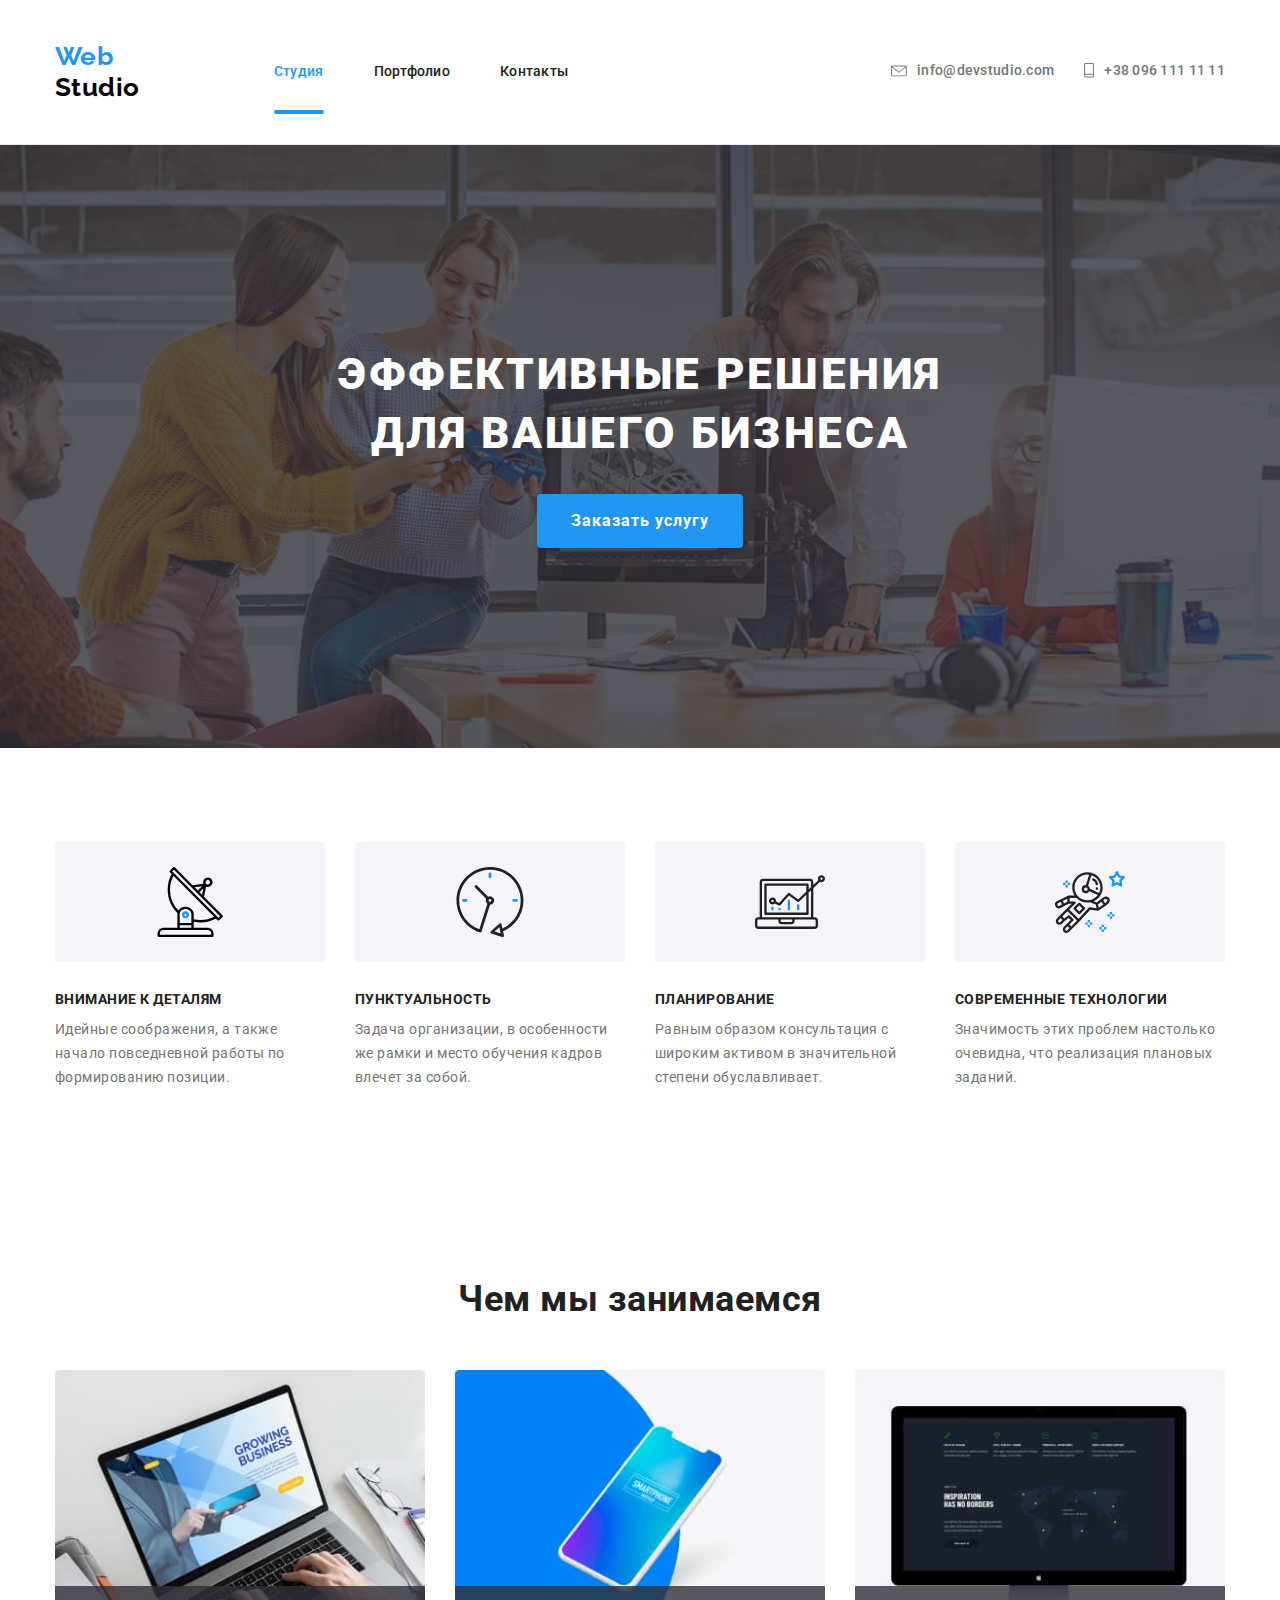
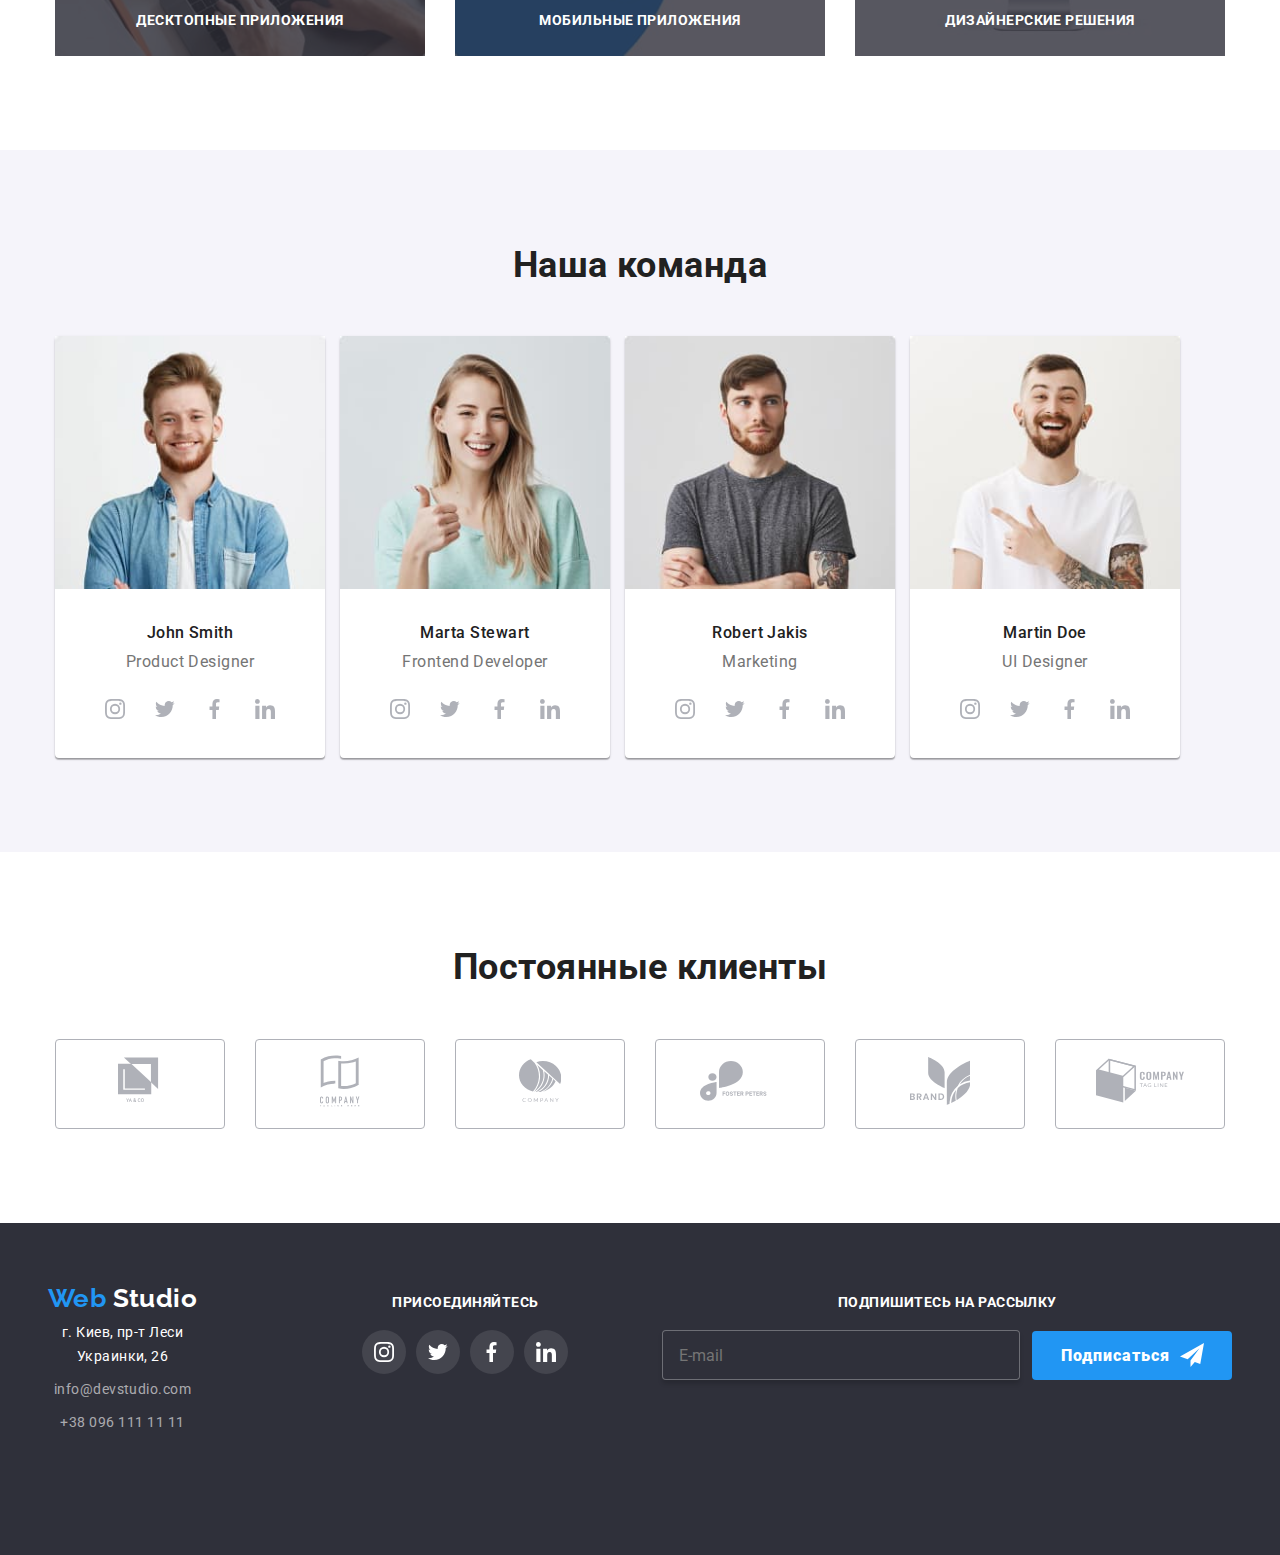
==== index.html @ bc75bfc0 "HW #8" ====
<!DOCTYPE html>
<html lang="ru">
  <head>
    <meta charset="UTF-8" />
    <meta name="viewport" content="width=device-width, initial-scale=1.0" />
    <meta name="viewport" content="width=device-width, initial-scale=1.0" />
    <title>Document</title>
    <link
      href="https://fonts.googleapis.com/css2?family=Raleway:wght@700&family=Roboto:wght@400;500;700;900&display=swap"
      rel="stylesheet"
    />
    <link rel="stylesheet" href="https://cdnjs.cloudflare.com/ajax/libs/modern-normalize/0.6.0/modern-normalize.min.css" />
    <!--<link rel="stylesheet" href="./css/styles.css" />-->
    <link rel="stylesheet" href="./css/main.min.css" />
  </head>
  <body>
    <header class="header">
      <div class="container main-nav">
        <a href="./index.html" class="logo">
          <span class="logo-head">Web</span>
          <span class="logo-body">Studio</span>
        </a>

        <button class="menu-button" type="button" aria-expanded="false" aria-controls="menu-container" data-menu-button>
          <svg class="nav-open" width="40px" height="40px" aria-label="Переключатель мобильного меню">
            <use class="icon-menu" href="./images/sprite-second.svg#icon-menu"></use>
            <use class="icon-cross" href="./images/sprite-second.svg#icon-close"></use>
          </svg>
        </button>

        <div class="menu-nav" data-menu>
          <nav>
            <ul class="site-nav list">
              <li class="item"><a href="./index.html" class="link current">Студия</a></li>
              <li class="item"><a href="./portfolio.html" class="link">Портфолио</a></li>
              <li class="item"><a href="" class="link">Контакты</a></li>
            </ul>
          </nav>

          <ul class="contacts-nav list">
            <li class="item">
              <a href="mailto:info@devstudio.com" class="link">
                <svg class="item-icon" width="16" height="12">
                  <use href="./images/sprite.svg#icon-envelope"></use>
                </svg>
                info@devstudio.com
              </a>
            </li>
            <li class="item">
              <a href="tel:+380961111111" class="link">
                <svg class="item-icon" width="10" height="15">
                  <use href="./images/sprite.svg#icon-phone"></use>
                </svg>
                +38 096 111 11 11
              </a>
            </li>
          </ul>
        </div>
      </div>
    </header>

    <main>
      <!--hero-->
      <section class="hero">
        <h1 class="hero-title">эффективные решения для вашего бизнеса</h1>
        <button class="button primery" data-modal-open>Заказать услугу</button>
        <!--<a href="" class="button primery">Заказать услугу</a>-->
      </section>

      <!--список преимуществ-->
      <section class="section">
        <div class="container">
          <h2 class="section-title visually-hidden">Преимущества</h2>
          <ul class="section-adv list">
            <li class="item">
              <div class="item-block">
                <svg class="item-block-icon">
                  <use href="./images/sprite.svg#icon-plate"></use>
                </svg>
                <!--<img src="./images/plate.svg" alt="Спутниковая тарелка" class="img-centered" />-->
              </div>
              <h3 class="title">Внимание к деталям</h3>
              <p class="text">Идейные соображения, а также начало повседневной работы по формированию позиции.</p>
            </li>
            <li class="item">
              <div class="item-block">
                <svg class="item-block-icon">
                  <use href="./images/sprite.svg#icon-clock"></use>
                </svg>
                <!--<img src="./images/clock.svg" alt="Часы" class="img-centered" />-->
              </div>
              <h3 class="title">Пунктуальность</h3>
              <p class="text">Задача организации, в особенности же рамки и место обучения кадров влечет за собой.</p>
            </li>
            <li class="item">
              <div class="item-block">
                <svg class="item-block-icon">
                  <use href="./images/sprite.svg#icon-omp"></use>
                </svg>
                <!--<img src="./images/сomp.svg" alt="Компъютер" class="img-centered" />-->
              </div>
              <h3 class="title">Планирование</h3>
              <p class="text">Равным образом консультация с широким активом в значительной степени обуславливает.</p>
            </li>
            <li class="item">
              <div class="item-block">
                <svg class="item-block-icon">
                  <use href="./images/sprite.svg#icon-astronaut"></use>
                </svg>
                <!--<img src="./images/astronaut.svg" alt="Космонавт" class="img-centered" />-->
              </div>
              <h3 class="title">Современные технологии</h3>
              <p class="text">Значимость этих проблем настолько очевидна, что реализация плановых заданий.</p>
            </li>
          </ul>
        </div>
      </section>

      <!--Чем мы занимаемся-->
      <section class="section works-exp">
        <div class="container">
          <h2 class="section-title">Чем мы занимаемся</h2>
          <ul class="section-work list">
            <li class="item">
              <img src="./images/desktop_app.jpg" alt="Десктопные приложения" />
              <h3 class="title">Десктопные приложения</h3>
            </li>
            <li class="item">
              <img src="./images/mobile_app.jpg" alt="Мобильные приложения" />
              <h3 class="title">Мобильные приложения</h3>
            </li>
            <li class="item">
              <img src="./images/design_solution.jpg" alt="Дизайнерские решения" />
              <h3 class="title">Дизайнерские решения</h3>
            </li>
          </ul>
        </div>
      </section>

      <!--Наша команда-->
      <section class="section team">
        <div class="container">
          <h2 class="section-title">Наша команда</h2>
          <ul class="section-team list">
            <!--первый член команды: Джон Смит-->
            <li class="item">
              <img src="./images/john_smith.jpg" alt="" />
              <h3 class="title">John Smith</h3>
              <p class="text">Product Designer</p>
              <ul class="social-links list">
                <li>
                  <a class="social-links-icons" href="">
                    <svg class="social-links-logo" width="20" height="20">
                      <use href="./images/sprite.svg#icon-instagram"></use>
                    </svg>
                  </a>
                </li>
                <li>
                  <a class="social-links-icons" href="">
                    <svg class="social-links-logo" width="20" height="20">
                      <use href="./images/sprite.svg#icon-twitter"></use>
                    </svg>
                  </a>
                </li>
                <li>
                  <a class="social-links-icons" href="">
                    <svg class="social-links-logo" width="20" height="20">
                      <use href="./images/sprite.svg#icon-facebook"></use>
                    </svg>
                  </a>
                </li>
                <li>
                  <a class="social-links-icons" href="">
                    <svg class="social-links-logo" width="20" height="20">
                      <use href="./images/sprite.svg#icon-linkedin"></use>
                    </svg>
                  </a>
                </li>
              </ul>
            </li>

            <!--второй член команды: Марта Стевард-->
            <li class="item">
              <img src="./images/marta_stewart.jpg" alt="" />
              <h3 class="title">Marta Stewart</h3>
              <p class="text">Frontend Developer</p>

              <ul class="social-links list">
                <li>
                  <a class="social-links-icons" href="">
                    <svg class="social-links-logo" width="20" height="20">
                      <use href="./images/sprite.svg#icon-instagram"></use>
                    </svg>
                  </a>
                </li>
                <li>
                  <a class="social-links-icons" href="">
                    <svg class="social-links-logo" width="20" height="20">
                      <use href="./images/sprite.svg#icon-twitter"></use>
                    </svg>
                  </a>
                </li>
                <li>
                  <a class="social-links-icons" href="">
                    <svg class="social-links-logo" width="20" height="20">
                      <use href="./images/sprite.svg#icon-facebook"></use>
                    </svg>
                  </a>
                </li>
                <li>
                  <a class="social-links-icons" href="">
                    <svg class="social-links-logo" width="20" height="20">
                      <use href="./images/sprite.svg#icon-linkedin"></use>
                    </svg>
                  </a>
                </li>
              </ul>
            </li>

            <!--третий член команды: Роберт Джекис-->
            <li class="item">
              <img src="./images/robert_jakis.jpg" alt="" />
              <h3 class="title">Robert Jakis</h3>
              <p class="text">Marketing</p>

              <ul class="social-links list">
                <li>
                  <a class="social-links-icons" href="">
                    <svg class="social-links-logo" width="20" height="20">
                      <use href="./images/sprite.svg#icon-instagram"></use>
                    </svg>
                  </a>
                </li>

                <li>
                  <a class="social-links-icons" href="">
                    <svg class="social-links-logo" width="20" height="20">
                      <use href="./images/sprite.svg#icon-twitter"></use>
                    </svg>
                  </a>
                </li>
                <li>
                  <a class="social-links-icons" href="">
                    <svg class="social-links-logo" width="20" height="20">
                      <use href="./images/sprite.svg#icon-facebook"></use>
                    </svg>
                  </a>
                </li>
                <li>
                  <a class="social-links-icons" href="">
                    <svg class="social-links-logo" width="20" height="20">
                      <use href="./images/sprite.svg#icon-linkedin"></use>
                    </svg>
                  </a>
                </li>
              </ul>
            </li>

            <!--четвертый член команды: Мартин Дое-->
            <li class="item">
              <img src="./images/martin_doe.jpg" alt="" />
              <h3 class="title">Martin Doe</h3>
              <p class="text">UI Designer</p>

              <ul class="social-links list">
                <li>
                  <a class="social-links-icons" href="">
                    <svg class="social-links-logo" width="20" height="20">
                      <use href="./images/sprite.svg#icon-instagram"></use>
                    </svg>
                  </a>
                </li>
                <li>
                  <a class="social-links-icons" href="">
                    <svg class="social-links-logo" width="20" height="20">
                      <use href="./images/sprite.svg#icon-twitter"></use>
                    </svg>
                  </a>
                </li>
                <li>
                  <a class="social-links-icons" href="">
                    <svg class="social-links-logo" width="20" height="20">
                      <use href="./images/sprite.svg#icon-facebook"></use>
                    </svg>
                  </a>
                </li>
                <li>
                  <a class="social-links-icons" href="">
                    <svg class="social-links-logo" width="20" height="20">
                      <use href="./images/sprite.svg#icon-linkedin"></use>
                    </svg>
                  </a>
                </li>
              </ul>
            </li>
          </ul>
        </div>
      </section>

      <!--Перечень компаний-клиентов-->
      <section class="section">
        <div class="container">
          <h2 class="section-title">Постоянные клиенты</h2>
          <ul class="section-clients list">
            <li class="item">
              <a href="" class="item-link">
                <svg class="item-link-icon" width="44" height="50">
                  <use href="./images/sprite.svg#icon-logo1"></use>
                </svg>
              </a>
            </li>
            <li class="item">
              <a href="" class="item-link">
                <svg class="item-link-icon" width="40" height="52">
                  <use href="./images/sprite.svg#icon-logo2"></use>
                </svg>
              </a>
            </li>
            <li class="item">
              <a href="" class="item-link">
                <svg class="item-link-icon" width="42" height="44">
                  <use href="./images/sprite.svg#icon-logo3"></use>
                </svg>
              </a>
            </li>
            <li class="item">
              <a href="" class="item-link">
                <svg class="item-link-icon" width="80" height="42">
                  <use href="./images/sprite.svg#icon-logo4"></use>
                </svg>
              </a>
            </li>
            <li class="item">
              <a href="" class="item-link">
                <svg class="item-link-icon" width="60" height="48">
                  <use href="./images/sprite.svg#icon-logo5"></use>
                </svg>
              </a>
            </li>
            <li class="item">
              <a href="" class="item-link">
                <svg class="item-link-icon" width="88" height="46">
                  <use href="./images/sprite.svg#icon-logo6"></use>
                </svg>
              </a>
            </li>
          </ul>
        </div>
      </section>
    </main>

    <footer class="footer">
      <div class="container">
        <div class="footer-addres">
          <a href="./index.html" class="logo inverse">
            <span class="logo-head">Web</span>
            <span class="logo-body">&nbsp;Studio</span>
          </a>
          <address class="">
            <ul class="contacts list">
              <li>
                г. Киев, пр-т Леси Украинки, 26
              </li>
              <li>
                <a href="mailto:info@devstudio.com" class="link">info@devstudio.com</a>
              </li>
              <li>
                <a href="tel:+380961111111" class="link">+38 096 111 11 11 </a>
              </li>
            </ul>
          </address>
        </div>

        <div class="social">
          <b class="footer-text">присоединяйтесь</b>
          <ul class="links list">
            <li class="item">
              <a href="" aria-label="Ссылка на фейсбук" class="links-item-social">
                <svg width="20" height="20">
                  <use href="./images/sprite.svg#icon-instagram"></use>
                </svg>
              </a>
            </li>
            <li class="item">
              <a href="" aria-label="Ссылка на твитер" class="links-item-social">
                <svg class="social-links-logo" width="20" height="20">
                  <use href="./images/sprite.svg#icon-twitter"></use>
                </svg>
              </a>
            </li>
            <li class="item">
              <a href="" aria-label="Ссылка на инстаграм" class="links-item-social">
                <svg class="social-links-logo" width="20" height="20">
                  <use href="./images/sprite.svg#icon-facebook"></use>
                </svg>
              </a>
            </li>
            <li class="item">
              <a href="" aria-label="Ссылка на линкедин" class="links-item-social">
                <svg class="social-links-logo" width="20" height="20">
                  <use href="./images/sprite.svg#icon-linkedin"></use>
                </svg>
              </a>
            </li>
          </ul>
        </div>

        <div class="sign-up">
          <b class="footer-text">Подпишитесь на рассылку</b>
          <div class="footer-form list">
            <form action="..">
              <input class="footer-form-input" type="email" name="mail" id="mail" placeholder="E-mail" />
              <label class="" for="email"></label>
            </form>

            <a href="" class="button secondary">
              Подписаться
              <svg class="button-secondary-icon" width="24" height="24">
                <use href="./images/sprite.svg#icon-send"></use>
              </svg>
            </a>
          </div>
        </div>
      </div>
      <!--<p class="signature container">2020 | Developed by GoIT Students</p>-->
    </footer>

    <!--Модальное окно в Герое-->
    <div class="backdrop is-hidden" data-modal>
      <div class="form">
        <button class="modal-close" data-modal-close>
          <span class="">
            <svg class="" width="11" height="11">
              <use href="./images/sprite-second.svg#icon-closed"></use>
            </svg>
          </span>
        </button>
        <form class="form-area" autocomplete="off">
          <button class="modal-close" data-modal-close>
            <span class="">
              <svg class="" width="11" height="11">
                <use href="./images/sprite-second.svg#icon-closed"></use>
              </svg>
            </span>
          </button>
          <h2 class="form-title">Оставьте свои данные, мы вам перезвоним</h2>
          <div class="form-fild">
            <input class="form-fild-input" type="text" name="name" id="name" autofocus placeholder=" " />
            <label class="form-fild-lable" for="name">Имя</label>
            <span class="form-icon">
              <svg class="" width="12" height="12">
                <use href="./images/sprite-second.svg#icon-person"></use>
              </svg>
            </span>
          </div>
          <div class="form-fild">
            <input class="form-fild-input" type="tel" name="telephone" id="tel" placeholder=" " />
            <label class="form-fild-lable" for="tel">Телефон</label>
            <span class="form-icon">
              <svg class="" width="13" height="13">
                <use href="./images/sprite-second.svg#icon-phone"></use>
              </svg>
            </span>
          </div>
          <div class="form-fild">
            <input class="form-fild-input" type="email" name="email" id="email" placeholder=" " />
            <label class="form-fild-lable" for="email">Почта</label>
            <span class="form-icon">
              <svg class="" width="15" height="12">
                <use href="./images/sprite-second.svg#icon-mail"></use>
              </svg>
            </span>
          </div>

          <div class="form-fild">
            <textarea class="form-fild-comments" name="form-comments" id="comments" rows="4" placeholder=" "></textarea>
            <label class="form-fild-lable-comments" for="comments">Комментарий</label>
          </div>

          <div class="policy">
            <label class="policy-label">
              <input class="policy-checkbox visually-hidden" type="checkbox" name="policy" />
              <span class="checkbox-icon"></span>
              <span class="checkbox-text">Соглашаюсь с рассылкой и принимаю <a href="">Условия договора</a></span>
            </label>
          </div>
          <div class="form-button">
            <button class="button primery" type="submit">Отправить</button>
          </div>
        </form>
      </div>
    </div>

    <script src="./js/menu.js"></script>
    <script src="./js/modal.js"></script>
  </body>
</html>
---- css/styles.css ----
:root {
  --primary-text-color: #757575;
  --secondary-text-color: #ffffff;
  --title-text-color: #212121;
  --accent-color: #2196f3;
  --background-for-white-text: rgba(47, 48, 58, 0.8);
  --background-footer: #2f303a;
  --links-footer: rgba(255, 255, 255, 0.6);
  --signature-text-color: rgba(255, 255, 255, 0.4);
  --cubic: cubic-bezier(0.4, 0, 0.2, 1);
}

html {
  box-sizing: border-box;
}
*,
*::before,
*::after {
  box-sizing: inherit;
}

/*img {
  display: block;
  max-width: 100%;
  height: auto;
}*/

body {
  background-color: var(--secondary-text-color);
  color: var(--primary-text-color);
  font-family: Roboto, sans-serif;
  letter-spacing: 0.03em;
}
.list {
  list-style: none;
  margin: 0;
  padding: 0;
}

.container {
  margin-left: auto;
  margin-right: auto;
  width: 1200px;
  padding-left: 15px;
  padding-right: 15px;
}
.header {
  border-bottom: 1px solid #ececec;
}

.visually-hidden {
  position: absolute;
  width: 1px;
  height: 1px;
  margin: -1px;
  border: 0px;
  padding: 0px;
  clip: rect(0 0 0 0);
  overflow: hidden;
}

/* logo top*/
.logo .logo-head {
  color: var(--accent-color);
}

.logo {
  text-decoration: none;
  font-family: raleway, sans-serif;
  font-weight: 700;
  font-size: 26px;
  line-height: 1.19;
  color: #000000;
}

/* site navigation*/
.main-nav {
  display: flex;
  align-items: center;
}
.site-nav {
  display: flex;
}
.site-nav .item + .item {
  margin-left: 50px;
}
.site-nav.list {
  margin-left: 86px;
}

.site-nav .link {
  display: block;
  padding-top: 32px;
  padding-bottom: 32px;

  color: var(--title-text-color);
  text-decoration: none;

  font-weight: 500;
  font-size: 14px;
  line-height: 1.4;
  letter-spacing: 0.02em;

  transition: color 250ms var(--cubic);
}
.site-nav .link:hover,
.site-nav .link:focus {
  color: var(--accent-color);
}

.site-nav .link.current {
  color: var(--accent-color);
  position: relative;
}
.site-nav .link.current::after {
  content: "";
  display: block;
  position: absolute;
  bottom: 0;

  width: 100%;
  height: 4px;
  border-radius: 2px;

  background-color: var(--accent-color);
}

.contacts-nav .item:not(:last-child) {
  margin-right: 30px;
}
.item-icon {
  margin-right: 10px;
}
.contacts-nav.list {
  display: flex;
  margin-left: auto;
}

.contacts-nav .link {
  display: inline-flex;
  align-items: center;
  color: var(--primary-text-color);
  fill: var(--primary-text-color);
  text-decoration: none;
  font-weight: 500;
  font-size: 14px;
  line-height: 1.4;
  letter-spacing: 0.02em;

  transition: color 250ms var(--cubic), fill 250ms var(--cubic);
}
.contacts-nav .link:hover,
.contacts-nav .link:focus {
  color: var(--accent-color);
}
.contacts-nav .link:hover .item-icon,
.contacts-nav .link:focus .item-icon {
  fill: var(--accent-color);
}
/* Hero*/
.hero {
  text-align: center;
  padding-top: 200px;
  padding-bottom: 200px;

  max-width: 1600px;
  /*max-height: 600px;*/
  margin-right: auto;
  margin-left: auto;

  background-color: rgba(47, 48, 58);
  background-image: linear-gradient(rgba(47, 48, 58, 0.8), rgba(47, 48, 58, 0.8)), url(../images/hero.jpg);
  background-repeat: no-repeat;
  background-position: center;
  background-size: cover;
}

.hero-title {
  width: 696px;
  margin-right: auto;
  margin-left: auto;
  margin-top: 0;
  margin-bottom: 30px;

  color: var(--secondary-text-color);
  font-weight: 900;
  font-size: 44px;
  line-height: 1.36;
  letter-spacing: 0.06em;
  text-transform: uppercase;
}

/* Sections*/
.section {
  padding-top: 94px;
  padding-bottom: 94px;
}

.section-title {
  color: var(--title-text-color);
  text-align: center;
  font-weight: 700;
  font-size: 36px;
  line-height: 1.17;
  margin-top: 0;
  margin-bottom: 50px;
}

.section-adv.list {
  display: flex;
}
.section-adv .item {
  width: 270px;
}
.section-adv .item:not(:last-child) {
  margin-right: 30px;
}
.item-block {
  display: flex;
  align-items: center;
  justify-content: center;
  width: 270px;
  height: 120px;

  margin-bottom: 30px;

  background: #f5f4fa;
  border-radius: 4px;
}
.item-block-icon {
  width: 70px;
  height: 70px;
}

/*.img-centered {
  display: block;
  margin-left: auto;
  margin-right: auto;
  margin-bottom: 30px;
}*/

.section-adv .title {
  color: var(--title-text-color);
  font-weight: 700;
  font-size: 14px;
  line-height: 1.14;
  text-transform: uppercase;
  margin-top: 0;
  margin-bottom: 10px;
}

.section-adv .text {
  font-weight: 400;
  font-size: 14px;
  line-height: 1.71;
  margin-top: 0;
  margin-bottom: 0;
}

.section-work.list {
  display: flex;
}
.section-work .title {
  position: absolute;
  bottom: 0;
  width: 100%;

  margin-top: 0;
  margin-bottom: 0;
  padding-top: 27px;
  padding-bottom: 27px;

  color: var(--secondary-text-color);
  background-color: var(--background-for-white-text);
  text-align: center;
  font-weight: 700;
  font-size: 14px;
  line-height: 1.14;
  text-transform: uppercase;
}

.section-work .item {
  position: relative;
  width: 370px;
}
.section-work .item:not(:first-child) {
  margin-left: 30px;
}
.section-work img {
  display: block;
  width: 370px;
  margin-bottom: 0;
}

.team {
  background-color: #f5f4fa;
}
.section-team .title {
  color: var(--title-text-color);
  font-weight: 500;
  font-size: 16px;
  line-height: 1.19;
  margin-top: 0px;
  margin-bottom: 10px;
}

.section-team.list {
  display: flex;
}

.section-team .text {
  font-weight: 400;
  font-size: 16px;
  line-height: 1.19;
  margin-top: 0;
  margin-bottom: 16px;
}
.section-team .item {
  padding-bottom: 24px;
  width: 270px;
  height: 422px;
  box-shadow: 0px 2px 1px rgba(0, 0, 0, 0.2), 0px 1px 1px rgba(0, 0, 0, 0.14), 0px 1px 3px rgba(0, 0, 0, 0.12);
  border-radius: 4px;

  background-color: var(--secondary-text-color);
  text-align: center;
}
.section-team .item:not(:last-child) {
  margin-right: 30px;
}
.section-team .item > img {
  display: inline-block;
  width: 270px;
  margin-bottom: 30px;
}
.social-links {
  display: flex;
  justify-content: space-evenly;
  padding-right: 32px;
  padding-left: 32px;
}

.social-links-icons {
  display: flex;
  align-items: center;
  justify-content: center;

  width: 44px;
  height: 44px;
  fill: #afb1b8;
  border-radius: 50%;

  transition: background-color 250ms var(--cubic), fill 250ms var(--cubic);
}

.social-links-icons:hover,
.social-links-icons:focus {
  background-color: var(--accent-color);
  fill: var(--secondary-text-color);
}

/* Regular customers */

.section-clients.list {
  display: flex;
}
.section-clients .item {
  display: flex;
  justify-content: center;
  align-items: center;

  width: 170px;
  height: 90px;

  border: 1px solid #afb1b8;
  border-radius: 4px;

  transition: border-color 250ms var(--cubic), cursor 250ms var(--cubic);
}
.section-clients .item:not(:last-child) {
  margin-right: 30px;
}
.item-link {
  display: block;
}

.item-link-icon {
  fill: #afb1b8;

  transition: fill 250ms var(--cubic);
}
.section-clients .item:hover,
.section-clients .item:focus {
  border-color: var(--accent-color);
  cursor: pointer;
}
.section-clients .item:hover .item-link-icon,
.section-clients .item:focus .item-link-icon {
  fill: var(--accent-color);
}

/*buttons in hero and in footer*/
.button {
  display: inline-block;
  min-width: 200px;
  color: var(--secondary-text-color);
  background-color: var(--accent-color);
  text-decoration: none;
  font-size: 16px;
  line-height: 1.87;
  letter-spacing: 0.06em;
  border-radius: 4px;
}
.button.primery {
  font-weight: 700;
  padding: 10px 32px;
  box-shadow: 0px 4px 4px rgba(0, 0, 0, 0.15);
  border-color: transparent;
}
.button.secondary {
  display: flex;
  align-items: center;
  font-weight: 900;
  padding: 10px 45px 10px 46px;
}

/*footer*/

.footer {
  background-color: var(--background-footer);
  color: var(--secondary-text-color);
}
.footer .container {
  padding-top: 60px;
  padding-bottom: 60px;

  display: flex;
  align-items: baseline;
}

/* logo footer*/
.logo.inverse {
  display: block;
  margin-bottom: 8px;
  color: var(--secondary-text-color);
}

.footer-addres {
  margin-right: 69px;
}
.contacts.list {
  font-style: normal;
  font-weight: 400;
  font-size: 14px;
  line-height: 1.71;
}
.contacts.list > li:not(:last-child) {
  margin-bottom: 9px;
}
.contacts .link {
  color: var(--links-footer);
  text-decoration: none;

  transition: color 250ms var(--cubic);
}
.contacts .link:hover,
.contacts .link:focus {
  color: var(--accent-color);
}
.footer .social {
  margin-right: 94px;
}

.footer-text {
  display: block;
  margin-bottom: 20px;

  font-weight: 700;
  font-size: 14px;
  line-height: 1.14;
  text-transform: uppercase;
}
.links.list {
  display: flex;
}
.links.list .item:not(:last-child) {
  margin-right: 10px;
}

.links-item-social {
  display: flex;
  align-items: center;
  justify-content: center;

  width: 44px;
  height: 44px;

  background-color: rgba(255, 255, 255, 0.1);
  border-radius: 50%;
  fill: var(--secondary-text-color);
  text-decoration: none;

  transition: background-color 250ms var(--cubic);
}
.links-item-social:hover,
.links-item-social:focus {
  background-color: var(--accent-color);
}

.footer-form.list {
  display: flex;
  align-items: center;
}
.button-secondary-icon {
  margin-left: 10px;
}

.footer .signature {
  justify-content: center;

  font-weight: 400;
  font-size: 12px;
  padding-top: 18px;
  padding-bottom: 21px;
  margin-top: 0;

  line-height: 2;
  color: var(--signature-text-color);
  border-top: 1px solid rgba(255, 255, 255, 0.1);
}

.footer-form-input {
  min-width: 358px;
  min-height: 50px;
  margin-right: 12px;
  padding: 15px 16px 15px 16px;

  background-color: var(--background-footer);
  color: var(--secondary-text-color);

  border: 1px solid rgba(255, 255, 255, 0.3);
  box-shadow: 0px 4px 4px rgba(0, 0, 0, 0.15);
  border-radius: 4px;
}

/* for portfolio.html*/

.container.works {
  padding-top: 94px;
  padding-bottom: 94px;
}
.filters.list {
  display: flex;
  justify-content: center;
}
.filters.list .item + .item {
  margin-left: 8px;
}
.filters-button {
  color: var(--title-text-color);
  background-color: #f5f4fa;
  font-family: inherit;
  font-weight: 500;
  font-size: 16px;
  line-height: 1.62;
  letter-spacing: inherit;
  border: transparent;
  border-radius: 4px;
  padding-top: 6px;
  padding-bottom: 6px;
  padding-right: 22px;
  padding-left: 22px;

  transition: background-color 250ms var(--cubic), color 250ms var(--cubic), box-shadow 250ms var(--cubic);
}

.filters-button:hover,
.filters-button:focus {
  color: var(--secondary-text-color);
  background-color: var(--accent-color);
  box-shadow: 0px 2px 2px rgba(0, 0, 0, 0.12), 0px 1px 2px rgba(0, 0, 0, 0.08), 0px 3px 1px rgba(0, 0, 0, 0.1);
}

.examples-links-title {
  margin: 0px 0px 4px 0px;
  color: var(--title-text-color);
  font-weight: 700;
  font-size: 18px;
  line-height: 36px;
  letter-spacing: 0.06em;
}

.examples-links {
  text-decoration: none;
  display: block;

  transition: box-shadow 250ms var(--cubic);
}

.examples-links:hover,
.examples-links:focus {
  box-shadow: 1px 4px 6px rgba(0, 0, 0, 0.16), 0px 4px 4px rgba(0, 0, 0, 0.06), 0px 1px 1px rgba(0, 0, 0, 0.12);
}

.examples-block > img {
  display: block;
}
.examples-links:active {
  color: var(--primary-text-color);
}

.examples-names {
  margin: 0px;
  color: var(--primary-text-color);
  font-weight: 400;
  font-size: 16px;
  line-height: 1.87;
}
.examples-block {
  position: relative;
  overflow: hidden;
}
.examples-links:hover .examples-text,
.examples-links:focus .examples-text {
  transform: translateY(-100%);
}

.examples-text {
  position: absolute;
  width: 100%;
  height: 100%;

  color: var(--secondary-text-color);
  background: rgba(33, 150, 243, 0.9);
  font-weight: 400;
  font-size: 18px;
  line-height: 1.56;

  padding-top: 63px;
  padding-bottom: 63px;
  padding-right: 24px;
  padding-left: 24px;
  margin-top: 0;
  margin-bottom: 0;

  transition: transform 250ms var(--cubic);
}

.examples.list {
  display: flex;
  flex-wrap: wrap;
  padding-top: 50px;
}

.examples.list .item {
  width: calc((100% - 60px) / 3);
  margin-right: 30px;
  margin-bottom: 30px;
}
.examples.list .item:nth-child(3n) {
  margin-right: 0;
}
.examples.list .item:nth-last-child(-n + 3) {
  margin-bottom: 0;
}

.card-content {
  padding-left: 24px;
  padding-right: 24px;
  padding-top: 20px;
  padding-bottom: 20px;

  background: #ffffff;
  border-left: 1px solid #eeeeee;
  border-right: 1px solid #eeeeee;
  border-bottom: 1px solid #eeeeee;
  box-sizing: border-box;
}

/* Модальное окно в Герое */
textarea {
  resize: none;
}

.backdrop {
  position: fixed;
  top: 0;
  left: 0;
  width: 100%;
  height: 100%;
  background: rgba(0, 0, 0, 0.2);

  opacity: 1;
  transition: opacity 250ms var(--cubic);
}

.backdrop.is-hidden {
  opacity: 0;
  pointer-events: none;
}

.backdrop.is-hidden .form {
  transform: translate(-50%, -50%) scale(0.8);
}
.form {
  position: absolute;
  top: 50%;
  left: 50%;

  transform: translate(-50%, -50%) scale(1);
  transition: transform 250ms var(--cubic);
  padding: 40px;

  min-width: 528px;
  min-height: 581px;

  background-color: var(--secondary-text-color);
  box-shadow: 0px 2px 1px rgba(0, 0, 0, 0.2), 0px 1px 1px rgba(0, 0, 0, 0.14), 0px 1px 3px rgba(0, 0, 0, 0.12);
  border-radius: 4px;
}

.form-title {
  color: var(--title-text-color);
  margin: 0;
  margin-bottom: 30px;
}

.form-fild {
  position: relative;
  margin-bottom: 28px;
  display: flex;
  flex-direction: column;
}

.form-fild:nth-child(5) {
  margin-bottom: 20px;
}
.form-fild-input {
  margin: 0;
  padding: 12px 18px 12px 42px;

  border: 1px solid rgba(33, 33, 33, 0.2);
  border-radius: 4px;
}
.form-fild-comments {
  /*width: 448px;
  height: 120px;*/
  padding: 12px 16px 12px 16px;

  border: 1px solid rgba(33, 33, 33, 0.2);
  border-radius: 4px;
}

.form-fild-lable {
  position: absolute;
  top: 50%;
  left: 42px;
  transform: translateY(-50%) scale(1);

  transition: transform 250ms var(--cubic);
}
.form-fild-lable-comments {
  position: absolute;
  top: 12px;
  left: 16px;

  transition: transform 250ms var(--cubic);
}

.form-fild-input:focus,
.form-fild-comments:focus {
  border-color: var(--accent-color);
  outline: none;
}

.form-fild-input:focus + .form-fild-lable,
.form-fild-input:not(:placeholder-shown) + .form-fild-lable {
  transform: translate(-26px, -42px) scale(0.86);
  color: var(--accent-color);
}
.form-fild-comments:focus + .form-fild-lable-comments,
.form-fild-comments:not(:placeholder-shown) + .form-fild-lable-comments {
  transform: translate(-6px, -32px) scale(0.86);
  color: var(--accent-color);
}

.form-icon {
  position: absolute;
  top: 50%;
  left: 19px;

  transform: translateY(-50%);
}

.form-fild-input:focus ~ .form-icon {
  fill: var(--accent-color);
}

.modal-close {
  position: absolute;
  width: 30px;
  height: 30px;
  top: 8px;
  right: 8px;
  background: #ffffff;
  border: 1px solid rgba(0, 0, 0, 0.1);
  border-radius: 50%;
  cursor: pointer;
}
.modal-close:hover,
.modal-close:focus {
  fill: var(--accent-color);
  border-color: var(--accent-color);
  outline: none;
}
.form-button {
  text-align: center;
}
.form-button .button.primery {
  cursor: pointer;
}

.policy {
  margin-bottom: 30px;
}

/*.policy-checkbox {
  -webkit-appearance: none;
  -moz-appearance: none;
  appearance: none;
  position: absolute;
}*/

.checkbox-icon {
  display: inline-block;
  width: 16px;
  height: 15px;
  margin-right: 7px;

  border: 2px solid var(--title-text-color);
  border-radius: 2px;
}

.policy-checkbox:checked + .checkbox-icon {
  border-color: var(--accent-color);
  background-color: var(--accent-color);
  background-image: url("../images/full-check.svg");
  background-size: contain;
  background-origin: border-box;
}
---- css/main.min.css ----
html{-webkit-box-sizing:border-box;box-sizing:border-box}*,*::before,*::after{-webkit-box-sizing:inherit;box-sizing:inherit}body{background-color:#fff;color:#757575;font-family:Roboto, sans-serif;letter-spacing:0.03em}.list{list-style:none;margin:0;padding:0}.container{max-width:100%;margin-left:auto;margin-right:auto;padding-left:15px;padding-right:15px}@media screen and (max-width: 767px){.container{max-width:480px}}@media screen and (min-width: 768px){.container{max-width:768px}}@media screen and (min-width: 1200px){.container{max-width:1200px}}.section{padding-top:60px;padding-bottom:60px;padding-right:15px;padding-left:15px}@media screen and (min-width: 1200px){.section{padding-top:94px;padding-bottom:94px}}.section-title{color:#212121;text-align:center;font-weight:700;font-size:36px;line-height:1.17;margin-top:0;margin-bottom:50px}.visually-hidden{position:absolute;width:1px;height:1px;margin:-1px;border:0;padding:0;clip:rect(0 0 0 0);overflow:hidden}.button{display:inline-block;min-width:200px;color:#fff;background-color:#2196f3;text-decoration:none;font-size:16px;line-height:1.87;letter-spacing:0.06em;border-radius:4px}.button.primery{font-weight:700;padding:10px 32px;-webkit-box-shadow:0px 4px 4px rgba(0,0,0,0.15);box-shadow:0px 4px 4px rgba(0,0,0,0.15);border-color:transparent}.button.secondary{font-weight:900;padding:10px 13px 10px 29px}.section-adv.list,.section-adv .item .item-block,.social-links-icons,.section-clients .item,.links-item-social{display:-webkit-box;display:-ms-flexbox;display:flex;-webkit-box-align:center;-ms-flex-align:center;align-items:center;-webkit-box-pack:center;-ms-flex-pack:center;justify-content:center}.button.secondary,.main-nav{display:-webkit-box;display:-ms-flexbox;display:flex;-webkit-box-align:center;-ms-flex-align:center;align-items:center}.logo{text-decoration:none;font-family:raleway, sans-serif;font-weight:700;font-size:26px;line-height:1.19;color:#000000}.header{position:relative;border-bottom:1px solid #ececec}.logo .logo-head{color:#2196f3}.main-nav{height:100%}.menu-nav{position:absolute;top:40px;left:0;width:100%;background-color:#ffffff;border-top:1px solid #ececec;border-bottom:1px solid #ececec;padding:60px 0;opacity:0;visibility:hidden;pointer-events:none;-webkit-transition:opacity 250ms linear, visibility 250ms linear;transition:opacity 250ms linear, visibility 250ms linear}@media screen and (min-width: 768px){.menu-nav{display:-webkit-box;display:-ms-flexbox;display:flex;-webkit-box-align:center;-ms-flex-align:center;align-items:center;-webkit-box-flex:1;-ms-flex-positive:1;flex-grow:1;opacity:1;visibility:visible;pointer-events:initial;position:initial;top:0;padding:0;border:none}}@media screen and (max-width: 767px){.menu-nav{z-index:999}}.menu-nav.is-open{display:block;opacity:1;visibility:visible;pointer-events:initial}.menu-nav.is-open body{overflow-y:scroll}.menu-button{display:-webkit-inline-box;display:-ms-inline-flexbox;display:inline-flex;margin:0;padding:0;border:none;background-color:transparent;margin-left:auto;-webkit-transition:fill 250ms cubic-bezier(0.4, 0, 0.2, 1);transition:fill 250ms cubic-bezier(0.4, 0, 0.2, 1);outline:none}@media screen and (min-width: 767px){.menu-button{display:none}}.menu-button:hover,.menu-button:focus{fill:#2196f3;-webkit-transition:fill 250ms cubic-bezier(0.4, 0, 0.2, 1);transition:fill 250ms cubic-bezier(0.4, 0, 0.2, 1)}.menu-button .icon-cross{display:none}.menu-button.is-open .icon-cross{display:block}.menu-button.is-open .icon-menu{display:none}@media screen and (min-width: 767px){.site-nav{display:-webkit-box;display:-ms-flexbox;display:flex;-webkit-box-align:center;-ms-flex-align:center;align-items:center;margin:0}}.site-nav .item{display:block;margin:0 auto;max-width:-webkit-max-content;max-width:-moz-max-content;max-width:max-content;-webkit-transition:color 250ms cubic-bezier(0.4, 0, 0.2, 1);transition:color 250ms cubic-bezier(0.4, 0, 0.2, 1);padding:12px 0;font-weight:500;font-size:14px;line-height:16px}@media screen and (min-width: 768px){.site-nav .item{padding:30px 0px}}@media screen and (min-width: 768px){.site-nav .item+.item{margin-left:50px}}@media screen and (min-width: 768px){.site-nav.list{display:-webkit-box;display:-ms-flexbox;display:flex;margin-left:81px}}@media screen and (min-width: 1200px){.site-nav.list{margin-left:86px}}.site-nav .link{display:block;padding-top:32px;padding-bottom:32px;color:#212121;text-decoration:none;font-weight:500;font-size:14px;line-height:1.4;letter-spacing:0.02em;-webkit-transition:color 250ms cubic-bezier(0.4, 0, 0.2, 1);transition:color 250ms cubic-bezier(0.4, 0, 0.2, 1)}.site-nav .link:hover,.site-nav .link:focus{color:#2196f3}@media screen and (max-width: 479px){site-nav .link:not(:last-child){padding-bottom:40px}}.site-nav .link.current{color:#2196f3;position:relative}.site-nav .link.current::after{content:"";display:block;position:absolute;bottom:0;width:100%;height:4px;border-radius:2px;background-color:#2196f3}@media screen and (max-width: 767px){.contacts-nav .item{text-align:center}}@media screen and (max-width: 1199px){.contacts-nav .item:not(:last-child){margin-bottom:16px}}@media screen and (min-width: 1200px){.contacts-nav .item:not(:last-child){margin-right:30px}}.item-icon{margin-right:10px}.contacts-nav .link:hover .item-icon,.contacts-nav .link:focus .item-icon{fill:#2196f3}.contacts-nav.list{margin-left:auto}@media screen and (min-width: 768px) and (max-width: 1199px){.contacts-nav.list{display:-webkit-box;display:-ms-flexbox;display:flex;-webkit-box-orient:vertical;-webkit-box-direction:normal;-ms-flex-direction:column;flex-direction:column;-webkit-box-pack:center;-ms-flex-pack:center;justify-content:center}}@media screen and (min-width: 1200px){.contacts-nav.list{display:-webkit-box;display:-ms-flexbox;display:flex}}.contacts-nav .link{display:-webkit-inline-box;display:-ms-inline-flexbox;display:inline-flex;-webkit-box-align:center;-ms-flex-align:center;align-items:center;color:#757575;fill:#757575;text-decoration:none;font-weight:500;font-size:14px;line-height:1.4;letter-spacing:0.02em;-webkit-transition:color 250ms cubic-bezier(0.4, 0, 0.2, 1),fill 250ms cubic-bezier(0.4, 0, 0.2, 1);transition:color 250ms cubic-bezier(0.4, 0, 0.2, 1),fill 250ms cubic-bezier(0.4, 0, 0.2, 1)}.contacts-nav .link:hover,.contacts-nav .link:focus{color:#2196f3}.hero{text-align:center;padding-top:200px;padding-bottom:200px;max-width:1600px;margin-right:auto;margin-left:auto;background-color:#2f303a;background-image:-webkit-gradient(linear, left top, left bottom, from(rgba(47,48,58,0.8)), to(rgba(47,48,58,0.8))),url(../images/hero.jpg);background-image:linear-gradient(rgba(47,48,58,0.8), rgba(47,48,58,0.8)),url(../images/hero.jpg);background-repeat:no-repeat;background-position:center;background-size:cover}@media screen and (max-width: 1199px){.hero{padding-top:118px;padding-bottom:118px}}.hero-title{max-width:360px;margin-right:auto;margin-left:auto;margin-top:0;margin-bottom:30px;color:#fff;font-weight:900;font-size:26px;line-height:1.62;letter-spacing:0.06em;text-transform:uppercase}@media screen and (min-width: 1200px){.hero-title{max-width:696px;font-size:44px;line-height:1.36}}textarea{resize:none}.backdrop{position:fixed;top:0;left:0;width:100%;height:100%;background:rgba(0,0,0,0.2);opacity:1;-webkit-transition:opacity 250ms cubic-bezier(0.4, 0, 0.2, 1);transition:opacity 250ms cubic-bezier(0.4, 0, 0.2, 1)}.backdrop.is-hidden{opacity:0;pointer-events:none}.backdrop.is-hidden .form{-webkit-transform:translate(-50%, -50%) scale(0.8);transform:translate(-50%, -50%) scale(0.8)}.form{position:absolute;top:50%;left:50%;-webkit-transform:translate(-50%, -50%) scale(1);transform:translate(-50%, -50%) scale(1);-webkit-transition:-webkit-transform 250ms cubic-bezier(0.4, 0, 0.2, 1);transition:-webkit-transform 250ms cubic-bezier(0.4, 0, 0.2, 1);transition:transform 250ms cubic-bezier(0.4, 0, 0.2, 1);transition:transform 250ms cubic-bezier(0.4, 0, 0.2, 1), -webkit-transform 250ms cubic-bezier(0.4, 0, 0.2, 1);padding:40px;min-width:528px;min-height:581px;background-color:#fff;-webkit-box-shadow:0px 2px 1px rgba(0,0,0,0.2),0px 1px 1px rgba(0,0,0,0.14),0px 1px 3px rgba(0,0,0,0.12);box-shadow:0px 2px 1px rgba(0,0,0,0.2),0px 1px 1px rgba(0,0,0,0.14),0px 1px 3px rgba(0,0,0,0.12);border-radius:4px}@media screen and (max-width: 1199px){.form{width:450px}}.form-title{color:#212121;margin:0;margin-bottom:30px}.form-fild{position:relative;margin-bottom:28px;display:-webkit-box;display:-ms-flexbox;display:flex;-webkit-box-orient:vertical;-webkit-box-direction:normal;-ms-flex-direction:column;flex-direction:column}.form-fild:nth-child(5){margin-bottom:20px}.form-fild-input{margin:0;padding:12px 18px 12px 42px;border:1px solid rgba(33,33,33,0.2);border-radius:4px;width:100%}@media screen and (max-width: 767px){.form-fild-input{max-width:370px}}.form-fild-input:focus{border-color:#2196f3;outline:none}.form-fild-comments{padding:12px 16px 12px 16px;border:1px solid rgba(33,33,33,0.2);border-radius:4px}.form-fild-comments:focus{border-color:#2196f3;outline:none}.form-fild-lable{position:absolute;top:50%;left:42px;-webkit-transform:translateY(-50%) scale(1);transform:translateY(-50%) scale(1);-webkit-transition:-webkit-transform 250ms cubic-bezier(0.4, 0, 0.2, 1);transition:-webkit-transform 250ms cubic-bezier(0.4, 0, 0.2, 1);transition:transform 250ms cubic-bezier(0.4, 0, 0.2, 1);transition:transform 250ms cubic-bezier(0.4, 0, 0.2, 1), -webkit-transform 250ms cubic-bezier(0.4, 0, 0.2, 1)}.form-fild-lable-comments{position:absolute;top:12px;left:16px;-webkit-transition:-webkit-transform 250ms cubic-bezier(0.4, 0, 0.2, 1);transition:-webkit-transform 250ms cubic-bezier(0.4, 0, 0.2, 1);transition:transform 250ms cubic-bezier(0.4, 0, 0.2, 1);transition:transform 250ms cubic-bezier(0.4, 0, 0.2, 1), -webkit-transform 250ms cubic-bezier(0.4, 0, 0.2, 1)}.form-fild-input:focus+.form-fild-lable,.form-fild-input:not(:placeholder-shown)+.form-fild-lable{-webkit-transform:translate(-26px, -42px) scale(0.86);transform:translate(-26px, -42px) scale(0.86);color:#2196f3}.form-fild-comments:focus+.form-fild-lable-comments,.form-fild-comments:not(:placeholder-shown)+.form-fild-lable-comments{-webkit-transform:translate(-6px, -32px) scale(0.86);transform:translate(-6px, -32px) scale(0.86);color:#2196f3}.form-icon{position:absolute;top:50%;left:19px;-webkit-transform:translateY(-50%);transform:translateY(-50%)}.form-fild-input:focus ~ .form-icon{fill:#2196f3}.modal-close{position:absolute;width:30px;height:30px;top:8px;right:8px;background:#ffffff;border:1px solid rgba(0,0,0,0.1);border-radius:50%;cursor:pointer}.modal-close:hover,.modal-close:focus{fill:#2196f3;border-color:#2196f3;outline:none}.form-button{text-align:center}.form-button .button.primery{cursor:pointer}.policy{margin-bottom:30px}.checkbox-icon{display:inline-block;width:16px;height:15px;margin-right:7px;border:2px solid #212121;border-radius:2px}.policy-checkbox:checked+.checkbox-icon{border-color:#2196f3;background-color:#2196f3;background-image:url("../images/full-check.svg");background-size:contain;background-origin:border-box}.section-adv.list{-ms-flex-wrap:wrap;flex-wrap:wrap}@media screen and (min-width: 768px){.section-adv.list{margin:-15px}}.section-adv .item{max-width:450px}@media screen and (min-width: 768px){.section-adv .item{max-width:354px;margin:15px}}@media screen and (min-width: 1200px){.section-adv .item{max-width:270px}}.section-adv .item:not(:last-child){margin-right:15px}.section-adv .item .item-block{width:270px;height:120px;margin-bottom:30px;background:#f5f4fa;border-radius:4px}.item-block-icon{width:70px;height:70px}.section-adv .title{color:#212121;font-weight:700;font-size:14px;line-height:1.14;text-transform:uppercase;margin-top:0;margin-bottom:10px}@media screen and (min-width: 768px){.section-adv .title{text-align:start}}.section-adv .text{font-weight:400;font-size:14px;line-height:1.71;margin-top:0;margin-bottom:0}@media screen and (min-width: 1200px){.section-adv .item:first-child{margin-left:0}}@media screen and (min-width: 1200px){.section-adv .item:last-child{margin-right:0}}@media screen and (max-width: 1200px){.section.works-exp{display:none}}.section-work.list{display:-webkit-box;display:-ms-flexbox;display:flex}.section-work .title{position:absolute;bottom:0;width:100%;margin-top:0;margin-bottom:0;padding-top:27px;padding-bottom:27px;color:#fff;background-color:rgba(47,48,58,0.8);text-align:center;font-weight:700;font-size:14px;line-height:1.14;text-transform:uppercase}.section-work .item{position:relative;width:370px}.section-work .item:not(:first-child){margin-left:30px}.section-work img{display:block;width:370px;margin-bottom:0}.team{background-color:#f5f4fa}.section-team .title{color:#212121;font-weight:500;font-size:16px;line-height:1.19;margin-top:0px;margin-bottom:10px}.section-team.list{display:-webkit-box;display:-ms-flexbox;display:flex;-ms-flex-wrap:wrap;flex-wrap:wrap}.section-team .text{font-weight:400;font-size:16px;line-height:1.19;margin-top:0;margin-bottom:16px}.section-team .item{max-width:450px;padding-bottom:24px;width:270px;height:422px;-webkit-box-shadow:0px 2px 1px rgba(0,0,0,0.2),0px 1px 1px rgba(0,0,0,0.14),0px 1px 3px rgba(0,0,0,0.12);box-shadow:0px 2px 1px rgba(0,0,0,0.2),0px 1px 1px rgba(0,0,0,0.14),0px 1px 3px rgba(0,0,0,0.12);border-radius:4px;background-color:#fff;text-align:center}@media screen and (max-width: 767px){.section-team .item{margin-bottom:30px}}@media screen and (min-width: 768px){.section-team .item{width:354px}}@media screen and (min-width: 1200px){.section-team .item{width:270px}}.section-team .item:not(:last-child){margin-right:15px}.section-team .item>img{display:inline-block;width:100%;margin-bottom:30px}.social-links{display:-webkit-box;display:-ms-flexbox;display:flex;-webkit-box-pack:space-evenly;-ms-flex-pack:space-evenly;justify-content:space-evenly;padding-right:32px;padding-left:32px}.social-links-icons{width:44px;height:44px;fill:#afb1b8;border-radius:50%;-webkit-transition:background-color 250ms cubic-bezier(0.4, 0, 0.2, 1),fill 250ms cubic-bezier(0.4, 0, 0.2, 1);transition:background-color 250ms cubic-bezier(0.4, 0, 0.2, 1),fill 250ms cubic-bezier(0.4, 0, 0.2, 1)}.social-links-icons:hover,.social-links-icons:focus{background-color:#2196f3;fill:#fff}.section-clients.list{display:-webkit-box;display:-ms-flexbox;display:flex;-ms-flex-wrap:wrap;flex-wrap:wrap}.section-clients .item{width:calc((100% - 60px) / 2);height:90px;border:1px solid #afb1b8;border-radius:4px;-webkit-transition:border-color 250ms cubic-bezier(0.4, 0, 0.2, 1),cursor 250ms cubic-bezier(0.4, 0, 0.2, 1);transition:border-color 250ms cubic-bezier(0.4, 0, 0.2, 1),cursor 250ms cubic-bezier(0.4, 0, 0.2, 1)}@media screen and (min-width: 768px){.section-clients .item{width:calc((100% - 90px) / 3)}}@media screen and (min-width: 1200px){.section-clients .item{width:170px}}.section-clients .item:not(:last-child){margin-right:30px}.section-clients .item:hover,.section-clients .item:focus{border-color:#2196f3;cursor:pointer}@media screen and (max-width: 1200px){.section-clients .item:nth-child(-n+3){margin-bottom:30px}}.item-link{display:block}.item-link-icon{fill:#afb1b8;-webkit-transition:fill 250ms cubic-bezier(0.4, 0, 0.2, 1);transition:fill 250ms cubic-bezier(0.4, 0, 0.2, 1)}.section-clients .item:hover .item-link-icon,.section-clients .item:focus .item-link-icon{fill:#2196f3}.footer{background-color:#2f303a;color:#fff}.footer .container{padding-top:60px;padding-bottom:60px;text-align:center;display:-webkit-box;display:-ms-flexbox;display:flex;-webkit-box-align:baseline;-ms-flex-align:baseline;align-items:baseline;-webkit-box-pack:center;-ms-flex-pack:center;justify-content:center;-ms-flex-wrap:wrap;flex-wrap:wrap}@media screen and (min-width: 480px){.footer .container{width:480px}}@media screen and (min-width: 768px){.footer .container{width:768px}}@media screen and (min-width: 1200px){.footer .container{width:1200px}}@media screen and (min-width: 1200px){.footer .container{-ms-flex-wrap:nowrap;flex-wrap:nowrap}}.logo.inverse{display:-webkit-inline-box;display:-ms-inline-flexbox;display:inline-flex;margin-bottom:8px;color:#fff}.footer-addres{margin-bottom:60px}@media screen and (min-width: 1200px){.footer-addres{margin-right:69px}}@media screen and (max-width: 767px){.footer-addres{margin-right:124px;margin-left:124px}}@media screen and (min-width: 768px){.footer-addres{margin-right:165px}}.contacts.list{font-style:normal;font-weight:400;font-size:14px;line-height:1.71}.contacts.list>li:not(:last-child){margin-bottom:9px}.contacts .link{color:rgba(255,255,255,0.6);text-decoration:none;-webkit-transition:color 250ms cubic-bezier(0.4, 0, 0.2, 1);transition:color 250ms cubic-bezier(0.4, 0, 0.2, 1)}.contacts .link:hover,.contacts .link:focus{color:#2196f3}.footer .social{margin-bottom:60px;margin-top:8px}@media screen and (min-width: 768px){.footer .social{margin-bottom:0;margin-right:94px}}.footer-text{display:block;margin-bottom:20px;font-weight:700;font-size:14px;line-height:1.14;text-transform:uppercase}.links.list{display:-webkit-box;display:-ms-flexbox;display:flex}.links.list .item:not(:last-child){margin-right:10px}.links-item-social{width:44px;height:44px;background-color:rgba(255,255,255,0.1);border-radius:50%;fill:#fff;text-decoration:none;-webkit-transition:background-color 250ms cubic-bezier(0.4, 0, 0.2, 1);transition:background-color 250ms cubic-bezier(0.4, 0, 0.2, 1)}.links-item-social:hover,.links-item-social:focus{background-color:#2196f3}@media screen and (min-width: 1200px){.footer-form.list{display:-webkit-box;display:-ms-flexbox;display:flex;-webkit-box-align:center;-ms-flex-align:center;align-items:center}}.button-secondary-icon{margin-left:10px}.footer .signature{-webkit-box-pack:center;-ms-flex-pack:center;justify-content:center;font-weight:400;font-size:12px;padding-top:18px;padding-bottom:21px;margin-top:0;line-height:2;color:rgba(255,255,255,0.4);border-top:1px solid rgba(255,255,255,0.1)}.footer-form-input{display:inline-block;width:450px;height:50px;margin-bottom:20px;padding:15px 16px 15px 16px;background-color:#2f303a;color:#fff;border:1px solid rgba(255,255,255,0.3);-webkit-box-shadow:0px 4px 4px rgba(0,0,0,0.15);box-shadow:0px 4px 4px rgba(0,0,0,0.15);border-radius:4px}@media screen and (min-width: 1200px){.footer-form-input{width:358px;height:50px;margin-right:12px;margin-bottom:0}}
/*# sourceMappingURL=main.min.css.map */
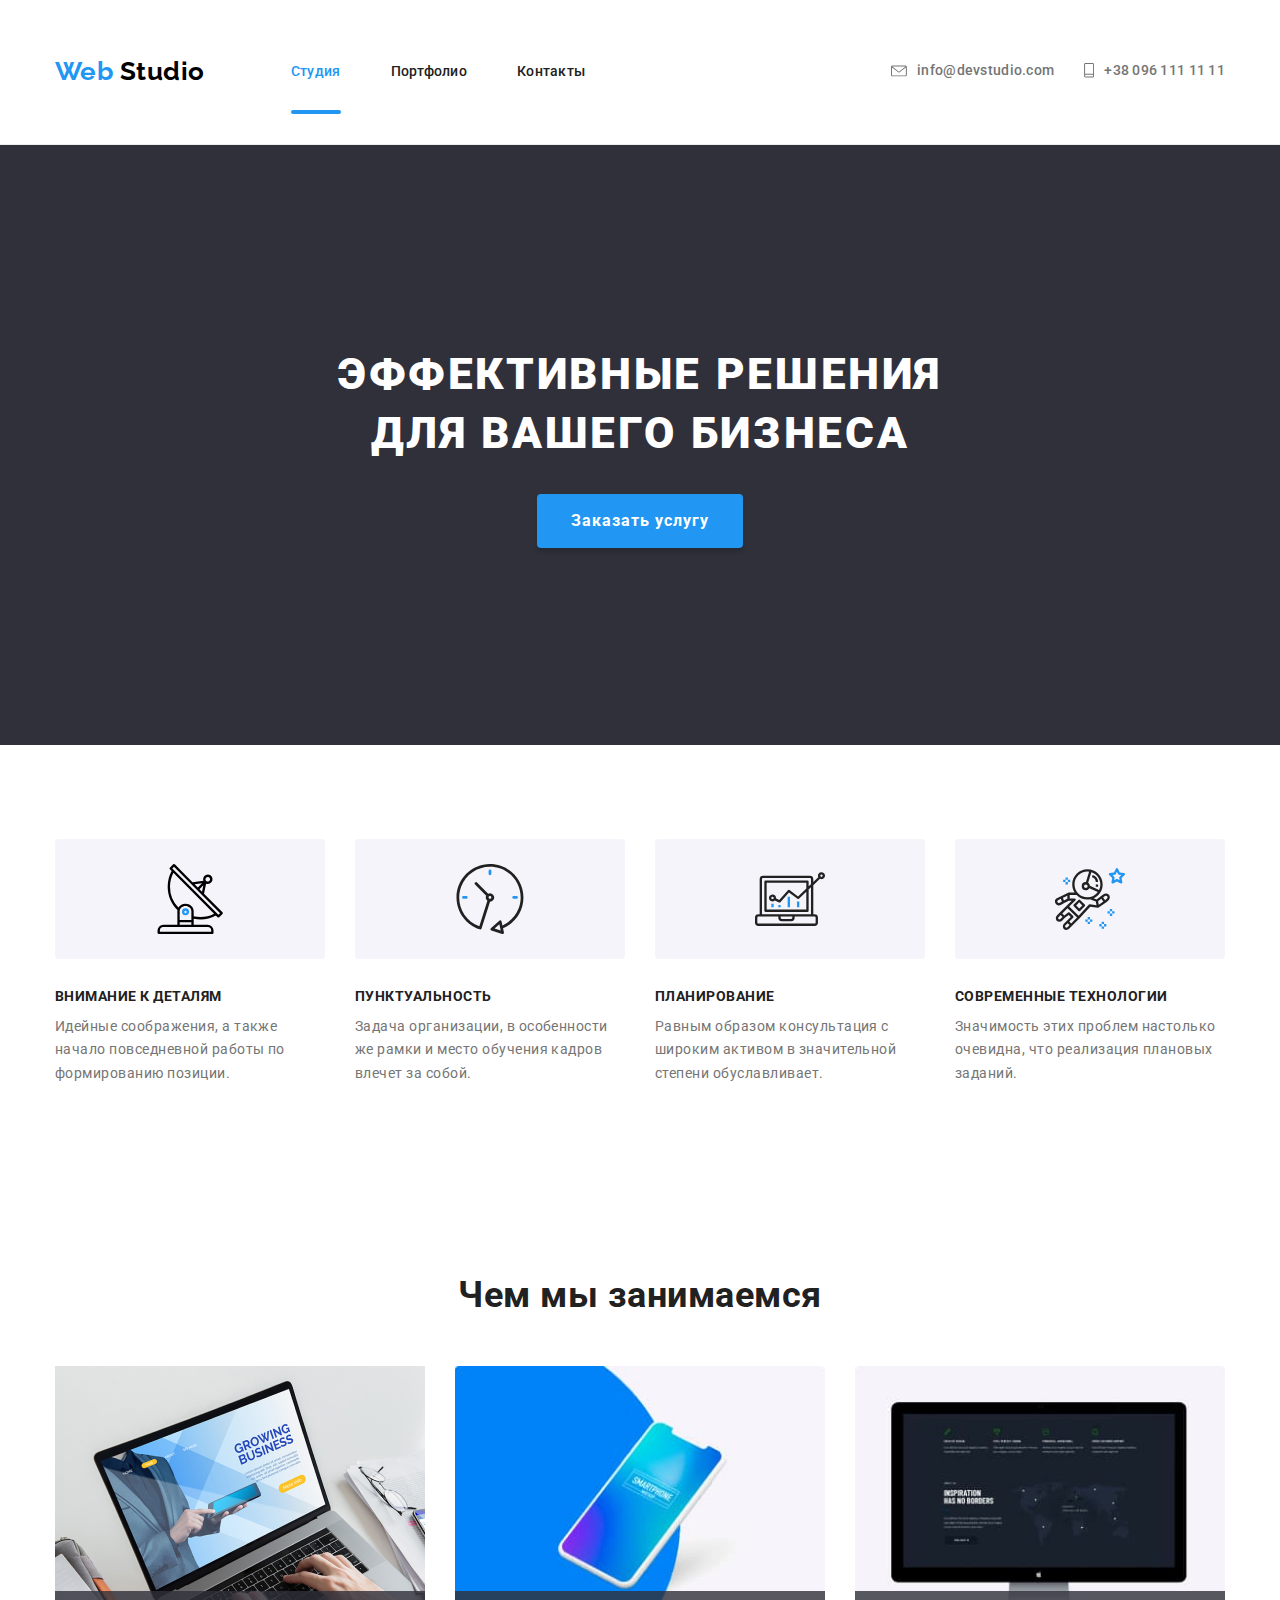
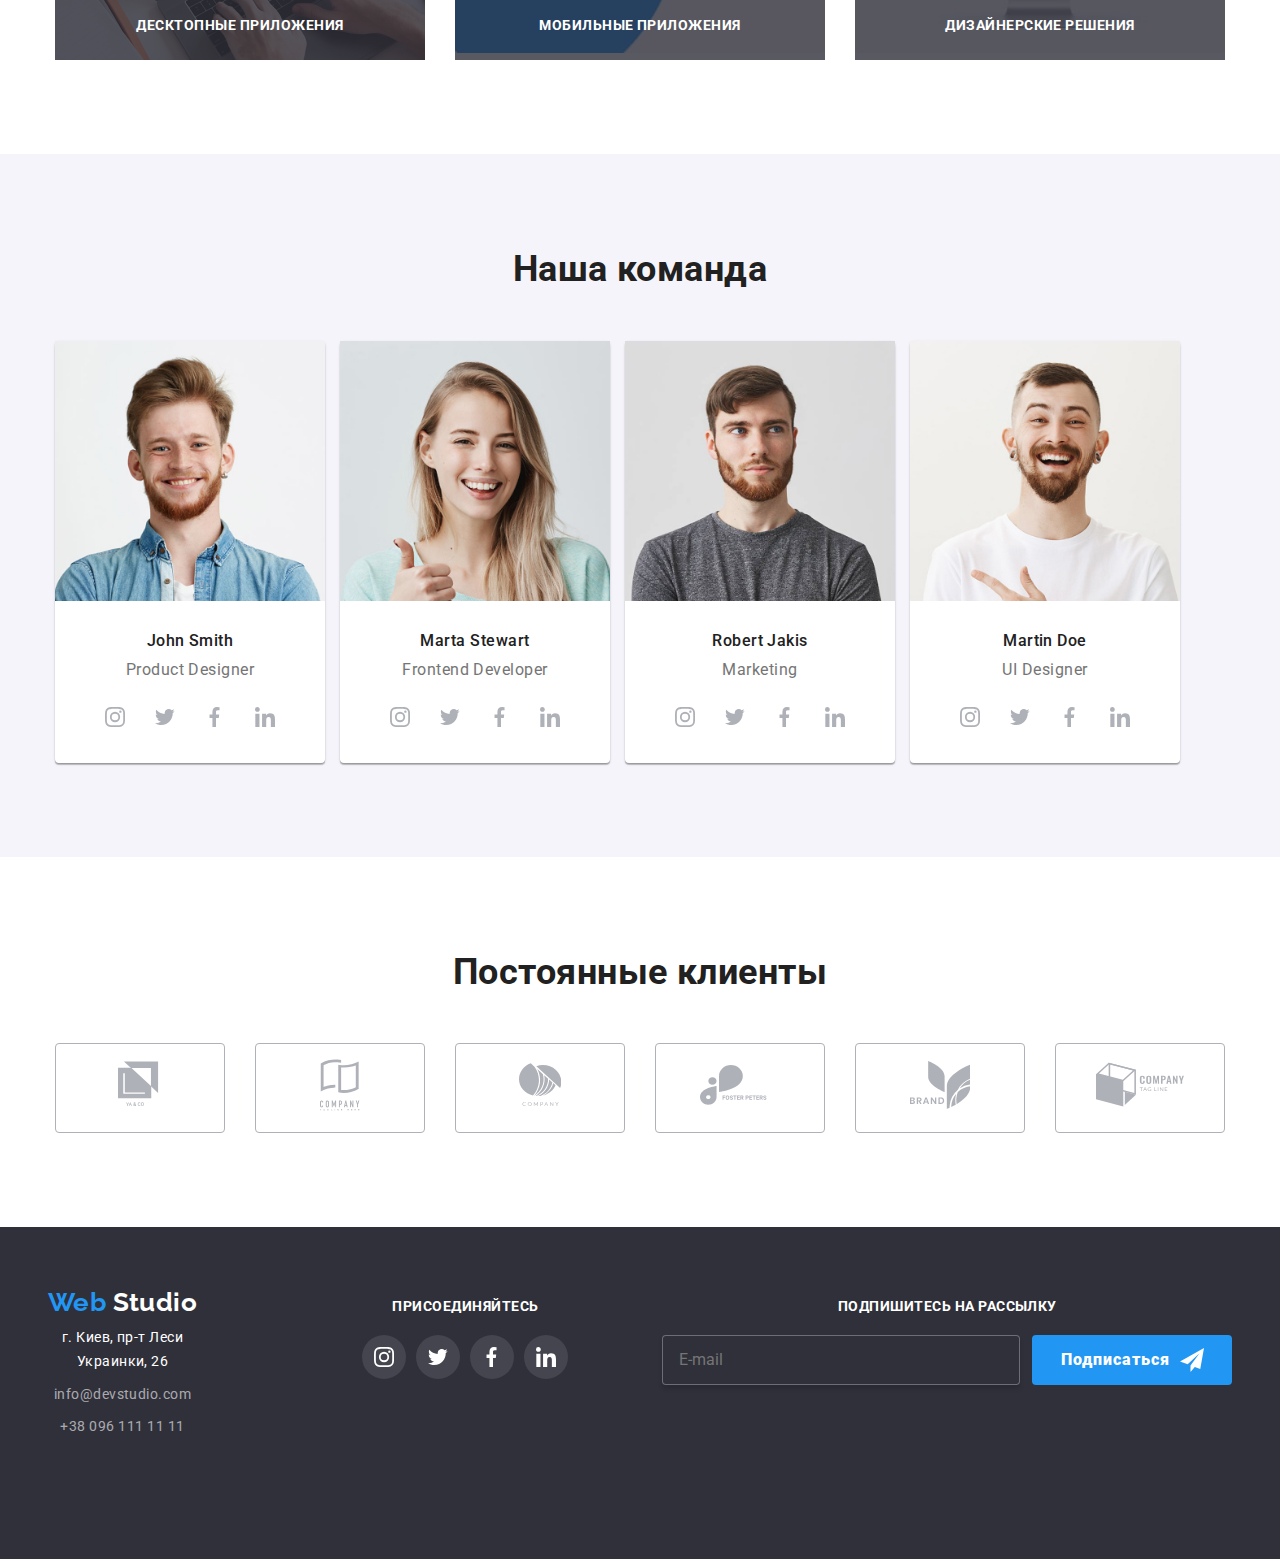
==== commit f9e88105: "HW #8" ====
--- a/index.html
+++ b/index.html
@@ -18,7 +18,7 @@
       <div class="container main-nav">
         <a href="./index.html" class="logo">
           <span class="logo-head">Web</span>
-          <span class="logo-body">Studio</span>
+          <span class="logo-body">&nbsp;Studio</span>
         </a>
 
         <button class="menu-button" type="button" aria-expanded="false" aria-controls="menu-container" data-menu-button>
@@ -122,15 +122,27 @@
           <h2 class="section-title">Чем мы занимаемся</h2>
           <ul class="section-work list">
             <li class="item">
-              <img src="./images/desktop_app.jpg" alt="Десктопные приложения" />
+              <img
+                srcset="./images/desktop_app_1x.jpg 1x, ./images/desktop_app_2x.jpg 2x, ./images/desktop_app_3x.jpg 3x"
+                src="./images/desktop_app.jpg"
+                alt="Десктопные приложения"
+              />
               <h3 class="title">Десктопные приложения</h3>
             </li>
             <li class="item">
-              <img src="./images/mobile_app.jpg" alt="Мобильные приложения" />
+              <img
+                srcset="./images/mobile_app_1x.jpg 1x, ./images/mobile_app_2x.jpg 2x, ./images/mobile_app_3x.jpg 3x"
+                src="./images/mobile_app.jpg"
+                alt="Мобильные приложения"
+              />
               <h3 class="title">Мобильные приложения</h3>
             </li>
             <li class="item">
-              <img src="./images/design_solution.jpg" alt="Дизайнерские решения" />
+              <img
+                srcset="./images/design_solution_1x.jpg 1x, ./images/design_solution_2x.jpg 2x, ./images/design_solution_3x.jpg 3x"
+                src="./images/design_solution.jpg"
+                alt="Дизайнерские решения"
+              />
               <h3 class="title">Дизайнерские решения</h3>
             </li>
           </ul>
@@ -144,7 +156,13 @@
           <ul class="section-team list">
             <!--первый член команды: Джон Смит-->
             <li class="item">
-              <img src="./images/john_smith.jpg" alt="" />
+              <div class="team-img">
+                <img
+                  srcset="./images/john_smith_1x.jpg 1x, ./images/john_smith_2x.jpg 2x, ./images/john_smith_3x.jpg 3x"
+                  src="./images/john_smith.jpg"
+                  alt=""
+                />
+              </div>
               <h3 class="title">John Smith</h3>
               <p class="text">Product Designer</p>
               <ul class="social-links list">
@@ -181,7 +199,13 @@
 
             <!--второй член команды: Марта Стевард-->
             <li class="item">
-              <img src="./images/marta_stewart.jpg" alt="" />
+              <div class="team-img">
+                <img
+                  srcset="./images/marta_stewart_1x.jpg 1x, ./images/marta_stewart_2x.jpg 2x, ./images/marta_stewart_3x.jpg 3x"
+                  src="./images/marta_stewart.jpg"
+                  alt=""
+                />
+              </div>
               <h3 class="title">Marta Stewart</h3>
               <p class="text">Frontend Developer</p>
 
@@ -219,7 +243,13 @@
 
             <!--третий член команды: Роберт Джекис-->
             <li class="item">
-              <img src="./images/robert_jakis.jpg" alt="" />
+              <div class="team-img">
+                <img
+                  srcset="./images/robert_jakis_1x.jpg 1x, ./images/robert_jakis_2x.jpg 2x, ./images/robert_jakis_3x.jpg 3x"
+                  src="./images/robert_jakis.jpg"
+                  alt=""
+                />
+              </div>
               <h3 class="title">Robert Jakis</h3>
               <p class="text">Marketing</p>
 
@@ -258,7 +288,13 @@
 
             <!--четвертый член команды: Мартин Дое-->
             <li class="item">
-              <img src="./images/martin_doe.jpg" alt="" />
+              <div class="team-img">
+                <img
+                  srcset="./images/martin_doe_1x.jpg 1x, ./images/martin_doe_2x.jpg 2x, ./images/martin_doe_3x.jpg 3x"
+                  src="./images/martin_doe.jpg"
+                  alt=""
+                />
+              </div>
               <h3 class="title">Martin Doe</h3>
               <p class="text">UI Designer</p>
 
--- a/css/main.min.css
+++ b/css/main.min.css
@@ -1,2 +1,2 @@
-html{-webkit-box-sizing:border-box;box-sizing:border-box}*,*::before,*::after{-webkit-box-sizing:inherit;box-sizing:inherit}body{background-color:#fff;color:#757575;font-family:Roboto, sans-serif;letter-spacing:0.03em}.list{list-style:none;margin:0;padding:0}.container{max-width:100%;margin-left:auto;margin-right:auto;padding-left:15px;padding-right:15px}@media screen and (max-width: 767px){.container{max-width:480px}}@media screen and (min-width: 768px){.container{max-width:768px}}@media screen and (min-width: 1200px){.container{max-width:1200px}}.section{padding-top:60px;padding-bottom:60px;padding-right:15px;padding-left:15px}@media screen and (min-width: 1200px){.section{padding-top:94px;padding-bottom:94px}}.section-title{color:#212121;text-align:center;font-weight:700;font-size:36px;line-height:1.17;margin-top:0;margin-bottom:50px}.visually-hidden{position:absolute;width:1px;height:1px;margin:-1px;border:0;padding:0;clip:rect(0 0 0 0);overflow:hidden}.button{display:inline-block;min-width:200px;color:#fff;background-color:#2196f3;text-decoration:none;font-size:16px;line-height:1.87;letter-spacing:0.06em;border-radius:4px}.button.primery{font-weight:700;padding:10px 32px;-webkit-box-shadow:0px 4px 4px rgba(0,0,0,0.15);box-shadow:0px 4px 4px rgba(0,0,0,0.15);border-color:transparent}.button.secondary{font-weight:900;padding:10px 13px 10px 29px}.section-adv.list,.section-adv .item .item-block,.social-links-icons,.section-clients .item,.links-item-social{display:-webkit-box;display:-ms-flexbox;display:flex;-webkit-box-align:center;-ms-flex-align:center;align-items:center;-webkit-box-pack:center;-ms-flex-pack:center;justify-content:center}.button.secondary,.main-nav{display:-webkit-box;display:-ms-flexbox;display:flex;-webkit-box-align:center;-ms-flex-align:center;align-items:center}.logo{text-decoration:none;font-family:raleway, sans-serif;font-weight:700;font-size:26px;line-height:1.19;color:#000000}.header{position:relative;border-bottom:1px solid #ececec}.logo .logo-head{color:#2196f3}.main-nav{height:100%}.menu-nav{position:absolute;top:40px;left:0;width:100%;background-color:#ffffff;border-top:1px solid #ececec;border-bottom:1px solid #ececec;padding:60px 0;opacity:0;visibility:hidden;pointer-events:none;-webkit-transition:opacity 250ms linear, visibility 250ms linear;transition:opacity 250ms linear, visibility 250ms linear}@media screen and (min-width: 768px){.menu-nav{display:-webkit-box;display:-ms-flexbox;display:flex;-webkit-box-align:center;-ms-flex-align:center;align-items:center;-webkit-box-flex:1;-ms-flex-positive:1;flex-grow:1;opacity:1;visibility:visible;pointer-events:initial;position:initial;top:0;padding:0;border:none}}@media screen and (max-width: 767px){.menu-nav{z-index:999}}.menu-nav.is-open{display:block;opacity:1;visibility:visible;pointer-events:initial}.menu-nav.is-open body{overflow-y:scroll}.menu-button{display:-webkit-inline-box;display:-ms-inline-flexbox;display:inline-flex;margin:0;padding:0;border:none;background-color:transparent;margin-left:auto;-webkit-transition:fill 250ms cubic-bezier(0.4, 0, 0.2, 1);transition:fill 250ms cubic-bezier(0.4, 0, 0.2, 1);outline:none}@media screen and (min-width: 767px){.menu-button{display:none}}.menu-button:hover,.menu-button:focus{fill:#2196f3;-webkit-transition:fill 250ms cubic-bezier(0.4, 0, 0.2, 1);transition:fill 250ms cubic-bezier(0.4, 0, 0.2, 1)}.menu-button .icon-cross{display:none}.menu-button.is-open .icon-cross{display:block}.menu-button.is-open .icon-menu{display:none}@media screen and (min-width: 767px){.site-nav{display:-webkit-box;display:-ms-flexbox;display:flex;-webkit-box-align:center;-ms-flex-align:center;align-items:center;margin:0}}.site-nav .item{display:block;margin:0 auto;max-width:-webkit-max-content;max-width:-moz-max-content;max-width:max-content;-webkit-transition:color 250ms cubic-bezier(0.4, 0, 0.2, 1);transition:color 250ms cubic-bezier(0.4, 0, 0.2, 1);padding:12px 0;font-weight:500;font-size:14px;line-height:16px}@media screen and (min-width: 768px){.site-nav .item{padding:30px 0px}}@media screen and (min-width: 768px){.site-nav .item+.item{margin-left:50px}}@media screen and (min-width: 768px){.site-nav.list{display:-webkit-box;display:-ms-flexbox;display:flex;margin-left:81px}}@media screen and (min-width: 1200px){.site-nav.list{margin-left:86px}}.site-nav .link{display:block;padding-top:32px;padding-bottom:32px;color:#212121;text-decoration:none;font-weight:500;font-size:14px;line-height:1.4;letter-spacing:0.02em;-webkit-transition:color 250ms cubic-bezier(0.4, 0, 0.2, 1);transition:color 250ms cubic-bezier(0.4, 0, 0.2, 1)}.site-nav .link:hover,.site-nav .link:focus{color:#2196f3}@media screen and (max-width: 479px){site-nav .link:not(:last-child){padding-bottom:40px}}.site-nav .link.current{color:#2196f3;position:relative}.site-nav .link.current::after{content:"";display:block;position:absolute;bottom:0;width:100%;height:4px;border-radius:2px;background-color:#2196f3}@media screen and (max-width: 767px){.contacts-nav .item{text-align:center}}@media screen and (max-width: 1199px){.contacts-nav .item:not(:last-child){margin-bottom:16px}}@media screen and (min-width: 1200px){.contacts-nav .item:not(:last-child){margin-right:30px}}.item-icon{margin-right:10px}.contacts-nav .link:hover .item-icon,.contacts-nav .link:focus .item-icon{fill:#2196f3}.contacts-nav.list{margin-left:auto}@media screen and (min-width: 768px) and (max-width: 1199px){.contacts-nav.list{display:-webkit-box;display:-ms-flexbox;display:flex;-webkit-box-orient:vertical;-webkit-box-direction:normal;-ms-flex-direction:column;flex-direction:column;-webkit-box-pack:center;-ms-flex-pack:center;justify-content:center}}@media screen and (min-width: 1200px){.contacts-nav.list{display:-webkit-box;display:-ms-flexbox;display:flex}}.contacts-nav .link{display:-webkit-inline-box;display:-ms-inline-flexbox;display:inline-flex;-webkit-box-align:center;-ms-flex-align:center;align-items:center;color:#757575;fill:#757575;text-decoration:none;font-weight:500;font-size:14px;line-height:1.4;letter-spacing:0.02em;-webkit-transition:color 250ms cubic-bezier(0.4, 0, 0.2, 1),fill 250ms cubic-bezier(0.4, 0, 0.2, 1);transition:color 250ms cubic-bezier(0.4, 0, 0.2, 1),fill 250ms cubic-bezier(0.4, 0, 0.2, 1)}.contacts-nav .link:hover,.contacts-nav .link:focus{color:#2196f3}.hero{text-align:center;padding-top:200px;padding-bottom:200px;max-width:1600px;margin-right:auto;margin-left:auto;background-color:#2f303a;background-image:-webkit-gradient(linear, left top, left bottom, from(rgba(47,48,58,0.8)), to(rgba(47,48,58,0.8))),url(../images/hero.jpg);background-image:linear-gradient(rgba(47,48,58,0.8), rgba(47,48,58,0.8)),url(../images/hero.jpg);background-repeat:no-repeat;background-position:center;background-size:cover}@media screen and (max-width: 1199px){.hero{padding-top:118px;padding-bottom:118px}}.hero-title{max-width:360px;margin-right:auto;margin-left:auto;margin-top:0;margin-bottom:30px;color:#fff;font-weight:900;font-size:26px;line-height:1.62;letter-spacing:0.06em;text-transform:uppercase}@media screen and (min-width: 1200px){.hero-title{max-width:696px;font-size:44px;line-height:1.36}}textarea{resize:none}.backdrop{position:fixed;top:0;left:0;width:100%;height:100%;background:rgba(0,0,0,0.2);opacity:1;-webkit-transition:opacity 250ms cubic-bezier(0.4, 0, 0.2, 1);transition:opacity 250ms cubic-bezier(0.4, 0, 0.2, 1)}.backdrop.is-hidden{opacity:0;pointer-events:none}.backdrop.is-hidden .form{-webkit-transform:translate(-50%, -50%) scale(0.8);transform:translate(-50%, -50%) scale(0.8)}.form{position:absolute;top:50%;left:50%;-webkit-transform:translate(-50%, -50%) scale(1);transform:translate(-50%, -50%) scale(1);-webkit-transition:-webkit-transform 250ms cubic-bezier(0.4, 0, 0.2, 1);transition:-webkit-transform 250ms cubic-bezier(0.4, 0, 0.2, 1);transition:transform 250ms cubic-bezier(0.4, 0, 0.2, 1);transition:transform 250ms cubic-bezier(0.4, 0, 0.2, 1), -webkit-transform 250ms cubic-bezier(0.4, 0, 0.2, 1);padding:40px;min-width:528px;min-height:581px;background-color:#fff;-webkit-box-shadow:0px 2px 1px rgba(0,0,0,0.2),0px 1px 1px rgba(0,0,0,0.14),0px 1px 3px rgba(0,0,0,0.12);box-shadow:0px 2px 1px rgba(0,0,0,0.2),0px 1px 1px rgba(0,0,0,0.14),0px 1px 3px rgba(0,0,0,0.12);border-radius:4px}@media screen and (max-width: 1199px){.form{width:450px}}.form-title{color:#212121;margin:0;margin-bottom:30px}.form-fild{position:relative;margin-bottom:28px;display:-webkit-box;display:-ms-flexbox;display:flex;-webkit-box-orient:vertical;-webkit-box-direction:normal;-ms-flex-direction:column;flex-direction:column}.form-fild:nth-child(5){margin-bottom:20px}.form-fild-input{margin:0;padding:12px 18px 12px 42px;border:1px solid rgba(33,33,33,0.2);border-radius:4px;width:100%}@media screen and (max-width: 767px){.form-fild-input{max-width:370px}}.form-fild-input:focus{border-color:#2196f3;outline:none}.form-fild-comments{padding:12px 16px 12px 16px;border:1px solid rgba(33,33,33,0.2);border-radius:4px}.form-fild-comments:focus{border-color:#2196f3;outline:none}.form-fild-lable{position:absolute;top:50%;left:42px;-webkit-transform:translateY(-50%) scale(1);transform:translateY(-50%) scale(1);-webkit-transition:-webkit-transform 250ms cubic-bezier(0.4, 0, 0.2, 1);transition:-webkit-transform 250ms cubic-bezier(0.4, 0, 0.2, 1);transition:transform 250ms cubic-bezier(0.4, 0, 0.2, 1);transition:transform 250ms cubic-bezier(0.4, 0, 0.2, 1), -webkit-transform 250ms cubic-bezier(0.4, 0, 0.2, 1)}.form-fild-lable-comments{position:absolute;top:12px;left:16px;-webkit-transition:-webkit-transform 250ms cubic-bezier(0.4, 0, 0.2, 1);transition:-webkit-transform 250ms cubic-bezier(0.4, 0, 0.2, 1);transition:transform 250ms cubic-bezier(0.4, 0, 0.2, 1);transition:transform 250ms cubic-bezier(0.4, 0, 0.2, 1), -webkit-transform 250ms cubic-bezier(0.4, 0, 0.2, 1)}.form-fild-input:focus+.form-fild-lable,.form-fild-input:not(:placeholder-shown)+.form-fild-lable{-webkit-transform:translate(-26px, -42px) scale(0.86);transform:translate(-26px, -42px) scale(0.86);color:#2196f3}.form-fild-comments:focus+.form-fild-lable-comments,.form-fild-comments:not(:placeholder-shown)+.form-fild-lable-comments{-webkit-transform:translate(-6px, -32px) scale(0.86);transform:translate(-6px, -32px) scale(0.86);color:#2196f3}.form-icon{position:absolute;top:50%;left:19px;-webkit-transform:translateY(-50%);transform:translateY(-50%)}.form-fild-input:focus ~ .form-icon{fill:#2196f3}.modal-close{position:absolute;width:30px;height:30px;top:8px;right:8px;background:#ffffff;border:1px solid rgba(0,0,0,0.1);border-radius:50%;cursor:pointer}.modal-close:hover,.modal-close:focus{fill:#2196f3;border-color:#2196f3;outline:none}.form-button{text-align:center}.form-button .button.primery{cursor:pointer}.policy{margin-bottom:30px}.checkbox-icon{display:inline-block;width:16px;height:15px;margin-right:7px;border:2px solid #212121;border-radius:2px}.policy-checkbox:checked+.checkbox-icon{border-color:#2196f3;background-color:#2196f3;background-image:url("../images/full-check.svg");background-size:contain;background-origin:border-box}.section-adv.list{-ms-flex-wrap:wrap;flex-wrap:wrap}@media screen and (min-width: 768px){.section-adv.list{margin:-15px}}.section-adv .item{max-width:450px}@media screen and (min-width: 768px){.section-adv .item{max-width:354px;margin:15px}}@media screen and (min-width: 1200px){.section-adv .item{max-width:270px}}.section-adv .item:not(:last-child){margin-right:15px}.section-adv .item .item-block{width:270px;height:120px;margin-bottom:30px;background:#f5f4fa;border-radius:4px}.item-block-icon{width:70px;height:70px}.section-adv .title{color:#212121;font-weight:700;font-size:14px;line-height:1.14;text-transform:uppercase;margin-top:0;margin-bottom:10px}@media screen and (min-width: 768px){.section-adv .title{text-align:start}}.section-adv .text{font-weight:400;font-size:14px;line-height:1.71;margin-top:0;margin-bottom:0}@media screen and (min-width: 1200px){.section-adv .item:first-child{margin-left:0}}@media screen and (min-width: 1200px){.section-adv .item:last-child{margin-right:0}}@media screen and (max-width: 1200px){.section.works-exp{display:none}}.section-work.list{display:-webkit-box;display:-ms-flexbox;display:flex}.section-work .title{position:absolute;bottom:0;width:100%;margin-top:0;margin-bottom:0;padding-top:27px;padding-bottom:27px;color:#fff;background-color:rgba(47,48,58,0.8);text-align:center;font-weight:700;font-size:14px;line-height:1.14;text-transform:uppercase}.section-work .item{position:relative;width:370px}.section-work .item:not(:first-child){margin-left:30px}.section-work img{display:block;width:370px;margin-bottom:0}.team{background-color:#f5f4fa}.section-team .title{color:#212121;font-weight:500;font-size:16px;line-height:1.19;margin-top:0px;margin-bottom:10px}.section-team.list{display:-webkit-box;display:-ms-flexbox;display:flex;-ms-flex-wrap:wrap;flex-wrap:wrap}.section-team .text{font-weight:400;font-size:16px;line-height:1.19;margin-top:0;margin-bottom:16px}.section-team .item{max-width:450px;padding-bottom:24px;width:270px;height:422px;-webkit-box-shadow:0px 2px 1px rgba(0,0,0,0.2),0px 1px 1px rgba(0,0,0,0.14),0px 1px 3px rgba(0,0,0,0.12);box-shadow:0px 2px 1px rgba(0,0,0,0.2),0px 1px 1px rgba(0,0,0,0.14),0px 1px 3px rgba(0,0,0,0.12);border-radius:4px;background-color:#fff;text-align:center}@media screen and (max-width: 767px){.section-team .item{margin-bottom:30px}}@media screen and (min-width: 768px){.section-team .item{width:354px}}@media screen and (min-width: 1200px){.section-team .item{width:270px}}.section-team .item:not(:last-child){margin-right:15px}.section-team .item>img{display:inline-block;width:100%;margin-bottom:30px}.social-links{display:-webkit-box;display:-ms-flexbox;display:flex;-webkit-box-pack:space-evenly;-ms-flex-pack:space-evenly;justify-content:space-evenly;padding-right:32px;padding-left:32px}.social-links-icons{width:44px;height:44px;fill:#afb1b8;border-radius:50%;-webkit-transition:background-color 250ms cubic-bezier(0.4, 0, 0.2, 1),fill 250ms cubic-bezier(0.4, 0, 0.2, 1);transition:background-color 250ms cubic-bezier(0.4, 0, 0.2, 1),fill 250ms cubic-bezier(0.4, 0, 0.2, 1)}.social-links-icons:hover,.social-links-icons:focus{background-color:#2196f3;fill:#fff}.section-clients.list{display:-webkit-box;display:-ms-flexbox;display:flex;-ms-flex-wrap:wrap;flex-wrap:wrap}.section-clients .item{width:calc((100% - 60px) / 2);height:90px;border:1px solid #afb1b8;border-radius:4px;-webkit-transition:border-color 250ms cubic-bezier(0.4, 0, 0.2, 1),cursor 250ms cubic-bezier(0.4, 0, 0.2, 1);transition:border-color 250ms cubic-bezier(0.4, 0, 0.2, 1),cursor 250ms cubic-bezier(0.4, 0, 0.2, 1)}@media screen and (min-width: 768px){.section-clients .item{width:calc((100% - 90px) / 3)}}@media screen and (min-width: 1200px){.section-clients .item{width:170px}}.section-clients .item:not(:last-child){margin-right:30px}.section-clients .item:hover,.section-clients .item:focus{border-color:#2196f3;cursor:pointer}@media screen and (max-width: 1200px){.section-clients .item:nth-child(-n+3){margin-bottom:30px}}.item-link{display:block}.item-link-icon{fill:#afb1b8;-webkit-transition:fill 250ms cubic-bezier(0.4, 0, 0.2, 1);transition:fill 250ms cubic-bezier(0.4, 0, 0.2, 1)}.section-clients .item:hover .item-link-icon,.section-clients .item:focus .item-link-icon{fill:#2196f3}.footer{background-color:#2f303a;color:#fff}.footer .container{padding-top:60px;padding-bottom:60px;text-align:center;display:-webkit-box;display:-ms-flexbox;display:flex;-webkit-box-align:baseline;-ms-flex-align:baseline;align-items:baseline;-webkit-box-pack:center;-ms-flex-pack:center;justify-content:center;-ms-flex-wrap:wrap;flex-wrap:wrap}@media screen and (min-width: 480px){.footer .container{width:480px}}@media screen and (min-width: 768px){.footer .container{width:768px}}@media screen and (min-width: 1200px){.footer .container{width:1200px}}@media screen and (min-width: 1200px){.footer .container{-ms-flex-wrap:nowrap;flex-wrap:nowrap}}.logo.inverse{display:-webkit-inline-box;display:-ms-inline-flexbox;display:inline-flex;margin-bottom:8px;color:#fff}.footer-addres{margin-bottom:60px}@media screen and (min-width: 1200px){.footer-addres{margin-right:69px}}@media screen and (max-width: 767px){.footer-addres{margin-right:124px;margin-left:124px}}@media screen and (min-width: 768px){.footer-addres{margin-right:165px}}.contacts.list{font-style:normal;font-weight:400;font-size:14px;line-height:1.71}.contacts.list>li:not(:last-child){margin-bottom:9px}.contacts .link{color:rgba(255,255,255,0.6);text-decoration:none;-webkit-transition:color 250ms cubic-bezier(0.4, 0, 0.2, 1);transition:color 250ms cubic-bezier(0.4, 0, 0.2, 1)}.contacts .link:hover,.contacts .link:focus{color:#2196f3}.footer .social{margin-bottom:60px;margin-top:8px}@media screen and (min-width: 768px){.footer .social{margin-bottom:0;margin-right:94px}}.footer-text{display:block;margin-bottom:20px;font-weight:700;font-size:14px;line-height:1.14;text-transform:uppercase}.links.list{display:-webkit-box;display:-ms-flexbox;display:flex}.links.list .item:not(:last-child){margin-right:10px}.links-item-social{width:44px;height:44px;background-color:rgba(255,255,255,0.1);border-radius:50%;fill:#fff;text-decoration:none;-webkit-transition:background-color 250ms cubic-bezier(0.4, 0, 0.2, 1);transition:background-color 250ms cubic-bezier(0.4, 0, 0.2, 1)}.links-item-social:hover,.links-item-social:focus{background-color:#2196f3}@media screen and (min-width: 1200px){.footer-form.list{display:-webkit-box;display:-ms-flexbox;display:flex;-webkit-box-align:center;-ms-flex-align:center;align-items:center}}.button-secondary-icon{margin-left:10px}.footer .signature{-webkit-box-pack:center;-ms-flex-pack:center;justify-content:center;font-weight:400;font-size:12px;padding-top:18px;padding-bottom:21px;margin-top:0;line-height:2;color:rgba(255,255,255,0.4);border-top:1px solid rgba(255,255,255,0.1)}.footer-form-input{display:inline-block;width:450px;height:50px;margin-bottom:20px;padding:15px 16px 15px 16px;background-color:#2f303a;color:#fff;border:1px solid rgba(255,255,255,0.3);-webkit-box-shadow:0px 4px 4px rgba(0,0,0,0.15);box-shadow:0px 4px 4px rgba(0,0,0,0.15);border-radius:4px}@media screen and (min-width: 1200px){.footer-form-input{width:358px;height:50px;margin-right:12px;margin-bottom:0}}
+html{-webkit-box-sizing:border-box;box-sizing:border-box}*,*::before,*::after{-webkit-box-sizing:inherit;box-sizing:inherit}body{background-color:#fff;color:#757575;font-family:Roboto, sans-serif;letter-spacing:0.03em}.list{list-style:none;margin:0;padding:0}.container{max-width:100%;margin-left:auto;margin-right:auto;padding-left:15px;padding-right:15px}@media screen and (max-width: 767px){.container{max-width:480px}}@media screen and (min-width: 768px){.container{max-width:768px}}@media screen and (min-width: 1200px){.container{max-width:1200px}}.section{padding-top:60px;padding-bottom:60px;padding-right:15px;padding-left:15px}@media screen and (min-width: 1200px){.section{padding-top:94px;padding-bottom:94px}}.section-title{color:#212121;text-align:center;font-weight:700;font-size:36px;line-height:1.17;margin-top:0;margin-bottom:50px}.visually-hidden{position:absolute;width:1px;height:1px;margin:-1px;border:0;padding:0;clip:rect(0 0 0 0);overflow:hidden}.button{display:inline-block;min-width:200px;color:#fff;background-color:#2196f3;text-decoration:none;font-size:16px;line-height:1.87;letter-spacing:0.06em;border-radius:4px}.button.primery{font-weight:700;padding:10px 32px;-webkit-box-shadow:0px 4px 4px rgba(0,0,0,0.15);box-shadow:0px 4px 4px rgba(0,0,0,0.15);border-color:transparent}.button.secondary{font-weight:900;padding:10px 13px 10px 29px}.section-adv.list,.section-adv .item .item-block,.social-links-icons,.section-clients .item,.links-item-social{display:-webkit-box;display:-ms-flexbox;display:flex;-webkit-box-align:center;-ms-flex-align:center;align-items:center;-webkit-box-pack:center;-ms-flex-pack:center;justify-content:center}.button.secondary,.main-nav{display:-webkit-box;display:-ms-flexbox;display:flex;-webkit-box-align:center;-ms-flex-align:center;align-items:center}.logo{text-decoration:none;font-family:raleway, sans-serif;font-weight:700;font-size:26px;line-height:1.19;color:#000000}.header{position:relative;border-bottom:1px solid #ececec}.logo{display:-webkit-inline-box;display:-ms-inline-flexbox;display:inline-flex}.logo .logo-head{color:#2196f3}.main-nav{height:100%}.menu-nav{position:absolute;top:40px;left:0;width:100%;background-color:#ffffff;border-top:1px solid #ececec;border-bottom:1px solid #ececec;padding:60px 0;opacity:0;visibility:hidden;pointer-events:none;-webkit-transition:opacity 250ms linear, visibility 250ms linear;transition:opacity 250ms linear, visibility 250ms linear}@media screen and (min-width: 768px){.menu-nav{display:-webkit-box;display:-ms-flexbox;display:flex;-webkit-box-align:center;-ms-flex-align:center;align-items:center;-webkit-box-flex:1;-ms-flex-positive:1;flex-grow:1;opacity:1;visibility:visible;pointer-events:initial;position:initial;top:0;padding:0;border:none}}@media screen and (max-width: 767px){.menu-nav{z-index:999}}.menu-nav.is-open{display:block;opacity:1;visibility:visible;pointer-events:initial}.menu-nav.is-open body{overflow-y:scroll}.menu-button{display:-webkit-inline-box;display:-ms-inline-flexbox;display:inline-flex;margin:0;padding:0;border:none;background-color:transparent;margin-left:auto;-webkit-transition:fill 250ms cubic-bezier(0.4, 0, 0.2, 1);transition:fill 250ms cubic-bezier(0.4, 0, 0.2, 1);outline:none}@media screen and (min-width: 767px){.menu-button{display:none}}.menu-button:hover,.menu-button:focus{fill:#2196f3;-webkit-transition:fill 250ms cubic-bezier(0.4, 0, 0.2, 1);transition:fill 250ms cubic-bezier(0.4, 0, 0.2, 1)}.menu-button .icon-cross{display:none}.menu-button.is-open .icon-cross{display:block}.menu-button.is-open .icon-menu{display:none}@media screen and (min-width: 767px){.site-nav{display:-webkit-box;display:-ms-flexbox;display:flex;-webkit-box-align:center;-ms-flex-align:center;align-items:center;margin:0}}.site-nav .item{display:block;margin:0 auto;max-width:-webkit-max-content;max-width:-moz-max-content;max-width:max-content;-webkit-transition:color 250ms cubic-bezier(0.4, 0, 0.2, 1);transition:color 250ms cubic-bezier(0.4, 0, 0.2, 1);padding:12px 0;font-weight:500;font-size:14px;line-height:16px}@media screen and (min-width: 768px){.site-nav .item{padding:30px 0px}}@media screen and (min-width: 768px){.site-nav .item+.item{margin-left:50px}}@media screen and (min-width: 768px){.site-nav.list{display:-webkit-box;display:-ms-flexbox;display:flex;margin-left:81px}}@media screen and (min-width: 1200px){.site-nav.list{margin-left:86px}}.site-nav .link{display:block;padding-top:32px;padding-bottom:32px;color:#212121;text-decoration:none;font-weight:500;font-size:14px;line-height:1.4;letter-spacing:0.02em;-webkit-transition:color 250ms cubic-bezier(0.4, 0, 0.2, 1);transition:color 250ms cubic-bezier(0.4, 0, 0.2, 1)}.site-nav .link:hover,.site-nav .link:focus{color:#2196f3}@media screen and (max-width: 479px){site-nav .link:not(:last-child){padding-bottom:40px}}.site-nav .link.current{color:#2196f3;position:relative}.site-nav .link.current::after{content:"";display:block;position:absolute;bottom:0;width:100%;height:4px;border-radius:2px;background-color:#2196f3}@media screen and (max-width: 767px){.contacts-nav .item{text-align:center}}@media screen and (max-width: 1199px){.contacts-nav .item:not(:last-child){margin-bottom:16px}}@media screen and (min-width: 1200px){.contacts-nav .item:not(:last-child){margin-right:30px}}.item-icon{margin-right:10px}.contacts-nav .link:hover .item-icon,.contacts-nav .link:focus .item-icon{fill:#2196f3}.contacts-nav.list{margin-left:auto}@media screen and (min-width: 768px) and (max-width: 1199px){.contacts-nav.list{display:-webkit-box;display:-ms-flexbox;display:flex;-webkit-box-orient:vertical;-webkit-box-direction:normal;-ms-flex-direction:column;flex-direction:column;-webkit-box-pack:center;-ms-flex-pack:center;justify-content:center}}@media screen and (min-width: 1200px){.contacts-nav.list{display:-webkit-box;display:-ms-flexbox;display:flex}}.contacts-nav .link{display:-webkit-inline-box;display:-ms-inline-flexbox;display:inline-flex;-webkit-box-align:center;-ms-flex-align:center;align-items:center;color:#757575;fill:#757575;text-decoration:none;font-weight:500;font-size:14px;line-height:1.4;letter-spacing:0.02em;-webkit-transition:color 250ms cubic-bezier(0.4, 0, 0.2, 1),fill 250ms cubic-bezier(0.4, 0, 0.2, 1);transition:color 250ms cubic-bezier(0.4, 0, 0.2, 1),fill 250ms cubic-bezier(0.4, 0, 0.2, 1)}.contacts-nav .link:hover,.contacts-nav .link:focus{color:#2196f3}.hero{text-align:center;padding-top:200px;padding-bottom:200px;max-width:480px;height:400px;margin-right:auto;margin-left:auto;background-color:#2f303a;background-image:-webkit-gradient(linear, left top, left bottom, from(rgba(47,48,58,0.8)), to(rgba(47,48,58,0.8))),url(../images/hero_1x.jpg);background-image:linear-gradient(rgba(47,48,58,0.8), rgba(47,48,58,0.8)),url(../images/hero_1x.jpg);background-repeat:no-repeat;background-position:center;background-size:cover}@media screen and (min-width: 768px){.hero{max-width:768px;height:400px;background-image:-webkit-gradient(linear, left top, left bottom, from(rgba(47,48,58,0.8)), to(rgba(47,48,58,0.8))),url(../images/hero_2x.jpg);background-image:linear-gradient(rgba(47,48,58,0.8), rgba(47,48,58,0.8)),url(../images/hero_2x.jpg)}}@media screen and (min-width: 1200px){.hero{max-width:1600px;height:600px;background-image:-webkit-gradient(linear, left top, left bottom, from(rgba(47,48,58,0.8)), to(rgba(47,48,58,0.8))),url(../images/hero_3x.jpg);background-image:linear-gradient(rgba(47,48,58,0.8), rgba(47,48,58,0.8)),url(../images/hero_3x.jpg)}}@media screen and (max-width: 1199px){.hero{padding-top:118px;padding-bottom:118px}}.hero-title{max-width:360px;margin-right:auto;margin-left:auto;margin-top:0;margin-bottom:30px;color:#fff;font-weight:900;font-size:26px;line-height:1.62;letter-spacing:0.06em;text-transform:uppercase}@media screen and (min-width: 1200px){.hero-title{max-width:696px;font-size:44px;line-height:1.36}}textarea{resize:none}.backdrop{position:fixed;top:0;left:0;width:100%;height:100%;background:rgba(0,0,0,0.2);opacity:1;-webkit-transition:opacity 250ms cubic-bezier(0.4, 0, 0.2, 1);transition:opacity 250ms cubic-bezier(0.4, 0, 0.2, 1)}.backdrop.is-hidden{opacity:0;pointer-events:none}.backdrop.is-hidden .form{-webkit-transform:translate(-50%, -50%) scale(0.8);transform:translate(-50%, -50%) scale(0.8)}.form{position:absolute;top:50%;left:50%;-webkit-transform:translate(-50%, -50%) scale(1);transform:translate(-50%, -50%) scale(1);-webkit-transition:-webkit-transform 250ms cubic-bezier(0.4, 0, 0.2, 1);transition:-webkit-transform 250ms cubic-bezier(0.4, 0, 0.2, 1);transition:transform 250ms cubic-bezier(0.4, 0, 0.2, 1);transition:transform 250ms cubic-bezier(0.4, 0, 0.2, 1), -webkit-transform 250ms cubic-bezier(0.4, 0, 0.2, 1);padding:40px;min-width:528px;min-height:581px;background-color:#fff;-webkit-box-shadow:0px 2px 1px rgba(0,0,0,0.2),0px 1px 1px rgba(0,0,0,0.14),0px 1px 3px rgba(0,0,0,0.12);box-shadow:0px 2px 1px rgba(0,0,0,0.2),0px 1px 1px rgba(0,0,0,0.14),0px 1px 3px rgba(0,0,0,0.12);border-radius:4px}@media screen and (max-width: 1199px){.form{width:450px}}.form-title{color:#212121;margin:0;margin-bottom:30px}.form-fild{position:relative;margin-bottom:28px;display:-webkit-box;display:-ms-flexbox;display:flex;-webkit-box-orient:vertical;-webkit-box-direction:normal;-ms-flex-direction:column;flex-direction:column}.form-fild:nth-child(5){margin-bottom:20px}.form-fild-input{margin:0;padding:12px 18px 12px 42px;border:1px solid rgba(33,33,33,0.2);border-radius:4px;width:100%}@media screen and (max-width: 767px){.form-fild-input{max-width:370px}}.form-fild-input:focus{border-color:#2196f3;outline:none}.form-fild-comments{padding:12px 16px 12px 16px;border:1px solid rgba(33,33,33,0.2);border-radius:4px}.form-fild-comments:focus{border-color:#2196f3;outline:none}.form-fild-lable{position:absolute;top:50%;left:42px;-webkit-transform:translateY(-50%) scale(1);transform:translateY(-50%) scale(1);-webkit-transition:-webkit-transform 250ms cubic-bezier(0.4, 0, 0.2, 1);transition:-webkit-transform 250ms cubic-bezier(0.4, 0, 0.2, 1);transition:transform 250ms cubic-bezier(0.4, 0, 0.2, 1);transition:transform 250ms cubic-bezier(0.4, 0, 0.2, 1), -webkit-transform 250ms cubic-bezier(0.4, 0, 0.2, 1)}.form-fild-lable-comments{position:absolute;top:12px;left:16px;-webkit-transition:-webkit-transform 250ms cubic-bezier(0.4, 0, 0.2, 1);transition:-webkit-transform 250ms cubic-bezier(0.4, 0, 0.2, 1);transition:transform 250ms cubic-bezier(0.4, 0, 0.2, 1);transition:transform 250ms cubic-bezier(0.4, 0, 0.2, 1), -webkit-transform 250ms cubic-bezier(0.4, 0, 0.2, 1)}.form-fild-input:focus+.form-fild-lable,.form-fild-input:not(:placeholder-shown)+.form-fild-lable{-webkit-transform:translate(-26px, -42px) scale(0.86);transform:translate(-26px, -42px) scale(0.86);color:#2196f3}.form-fild-comments:focus+.form-fild-lable-comments,.form-fild-comments:not(:placeholder-shown)+.form-fild-lable-comments{-webkit-transform:translate(-6px, -32px) scale(0.86);transform:translate(-6px, -32px) scale(0.86);color:#2196f3}.form-icon{position:absolute;top:50%;left:19px;-webkit-transform:translateY(-50%);transform:translateY(-50%)}.form-fild-input:focus ~ .form-icon{fill:#2196f3}.modal-close{position:absolute;width:30px;height:30px;top:8px;right:8px;background:#ffffff;border:1px solid rgba(0,0,0,0.1);border-radius:50%;cursor:pointer}.modal-close:hover,.modal-close:focus{fill:#2196f3;border-color:#2196f3;outline:none}.form-button{text-align:center}.form-button .button.primery{cursor:pointer}.policy{margin-bottom:30px}.checkbox-icon{display:inline-block;width:16px;height:15px;margin-right:7px;border:2px solid #212121;border-radius:2px}.policy-checkbox:checked+.checkbox-icon{border-color:#2196f3;background-color:#2196f3;background-image:url("../images/full-check.svg");background-size:contain;background-origin:border-box}.section-adv.list{-ms-flex-wrap:wrap;flex-wrap:wrap}@media screen and (min-width: 768px){.section-adv.list{margin:-15px}}.section-adv .item{max-width:450px}@media screen and (min-width: 768px){.section-adv .item{max-width:354px;margin:15px}}@media screen and (min-width: 1200px){.section-adv .item{max-width:270px}}.section-adv .item:not(:last-child){margin-right:15px}.section-adv .item .item-block{width:270px;height:120px;margin-bottom:30px;background:#f5f4fa;border-radius:4px}.item-block-icon{width:70px;height:70px}.section-adv .title{color:#212121;font-weight:700;font-size:14px;line-height:1.14;text-transform:uppercase;margin-top:0;margin-bottom:10px}@media screen and (min-width: 768px){.section-adv .title{text-align:start}}.section-adv .text{font-weight:400;font-size:14px;line-height:1.71;margin-top:0;margin-bottom:0}@media screen and (min-width: 1200px){.section-adv .item:first-child{margin-left:0}}@media screen and (min-width: 1200px){.section-adv .item:last-child{margin-right:0}}@media screen and (max-width: 1200px){.section.works-exp{display:none}}.section-work.list{display:-webkit-box;display:-ms-flexbox;display:flex}.section-work .title{position:absolute;bottom:0;width:100%;margin-top:0;margin-bottom:0;padding-top:27px;padding-bottom:27px;color:#fff;background-color:rgba(47,48,58,0.8);text-align:center;font-weight:700;font-size:14px;line-height:1.14;text-transform:uppercase}.section-work .item{position:relative;width:370px}.section-work .item:not(:first-child){margin-left:30px}.section-work img{display:block;width:370px;margin-bottom:0}.team{background-color:#f5f4fa}.section-team .title{color:#212121;font-weight:500;font-size:16px;line-height:1.19;margin-top:0px;margin-bottom:10px}@media screen and (min-width: 768px){.section-team.list{display:-webkit-box;display:-ms-flexbox;display:flex;-ms-flex-wrap:wrap;flex-wrap:wrap}}.section-team .text{font-weight:400;font-size:16px;line-height:1.19;margin-top:0;margin-bottom:16px}.section-team .item{max-width:450px;height:482px;padding-bottom:24px;width:270px;-webkit-box-shadow:0px 2px 1px rgba(0,0,0,0.2),0px 1px 1px rgba(0,0,0,0.14),0px 1px 3px rgba(0,0,0,0.12);box-shadow:0px 2px 1px rgba(0,0,0,0.2),0px 1px 1px rgba(0,0,0,0.14),0px 1px 3px rgba(0,0,0,0.12);border-radius:4px;background-color:#fff;text-align:center}@media screen and (max-width: 1199px){.section-team .item{margin-bottom:30px}}@media screen and (min-width: 480px){.section-team .item{width:354px;height:422px}}@media screen and (min-width: 1200px){.section-team .item{width:270px;height:422px}}.section-team .item:not(:last-child){margin-right:15px}.team-img{padding-bottom:30px}.team-img img{display:block;max-width:100%;max-height:100%;-o-object-fit:cover;object-fit:cover;-o-object-position:top;object-position:top}@media screen and (max-width: 479px){.team-img img{width:450px;height:320px}}@media screen and (min-width: 768px){.team-img img{height:260px}}.social-links{display:-webkit-box;display:-ms-flexbox;display:flex;-webkit-box-pack:space-evenly;-ms-flex-pack:space-evenly;justify-content:space-evenly;padding-right:32px;padding-left:32px}.social-links-icons{width:44px;height:44px;fill:#afb1b8;border-radius:50%;-webkit-transition:background-color 250ms cubic-bezier(0.4, 0, 0.2, 1),fill 250ms cubic-bezier(0.4, 0, 0.2, 1);transition:background-color 250ms cubic-bezier(0.4, 0, 0.2, 1),fill 250ms cubic-bezier(0.4, 0, 0.2, 1)}.social-links-icons:hover,.social-links-icons:focus{background-color:#2196f3;fill:#fff}.section-clients.list{display:-webkit-box;display:-ms-flexbox;display:flex;-ms-flex-wrap:wrap;flex-wrap:wrap}.section-clients .item{width:calc((100% - 60px) / 2);height:90px;border:1px solid #afb1b8;border-radius:4px;-webkit-transition:border-color 250ms cubic-bezier(0.4, 0, 0.2, 1),cursor 250ms cubic-bezier(0.4, 0, 0.2, 1);transition:border-color 250ms cubic-bezier(0.4, 0, 0.2, 1),cursor 250ms cubic-bezier(0.4, 0, 0.2, 1)}@media screen and (min-width: 768px){.section-clients .item{width:calc((100% - 90px) / 3)}}@media screen and (min-width: 1200px){.section-clients .item{width:170px}}.section-clients .item:not(:last-child){margin-right:30px}.section-clients .item:hover,.section-clients .item:focus{border-color:#2196f3;cursor:pointer}@media screen and (max-width: 1200px){.section-clients .item:nth-child(-n+3){margin-bottom:30px}}.item-link{display:block}.item-link-icon{fill:#afb1b8;-webkit-transition:fill 250ms cubic-bezier(0.4, 0, 0.2, 1);transition:fill 250ms cubic-bezier(0.4, 0, 0.2, 1)}.section-clients .item:hover .item-link-icon,.section-clients .item:focus .item-link-icon{fill:#2196f3}.footer{background-color:#2f303a;color:#fff}.footer .container{padding-top:60px;padding-bottom:60px;text-align:center;display:-webkit-box;display:-ms-flexbox;display:flex;-webkit-box-align:baseline;-ms-flex-align:baseline;align-items:baseline;-webkit-box-pack:center;-ms-flex-pack:center;justify-content:center;-ms-flex-wrap:wrap;flex-wrap:wrap}@media screen and (min-width: 480px){.footer .container{width:480px}}@media screen and (min-width: 768px){.footer .container{width:768px}}@media screen and (min-width: 1200px){.footer .container{width:1200px}}@media screen and (min-width: 1200px){.footer .container{-ms-flex-wrap:nowrap;flex-wrap:nowrap}}.logo.inverse{display:-webkit-inline-box;display:-ms-inline-flexbox;display:inline-flex;margin-bottom:8px;color:#fff}.footer-addres{margin-bottom:60px}@media screen and (min-width: 1200px){.footer-addres{margin-right:69px}}@media screen and (max-width: 767px){.footer-addres{margin-right:124px;margin-left:124px}}@media screen and (min-width: 768px){.footer-addres{margin-right:165px}}.contacts.list{font-style:normal;font-weight:400;font-size:14px;line-height:1.71}.contacts.list>li:not(:last-child){margin-bottom:9px}.contacts .link{color:rgba(255,255,255,0.6);text-decoration:none;-webkit-transition:color 250ms cubic-bezier(0.4, 0, 0.2, 1);transition:color 250ms cubic-bezier(0.4, 0, 0.2, 1)}.contacts .link:hover,.contacts .link:focus{color:#2196f3}.footer .social{margin-bottom:60px;margin-top:8px}@media screen and (min-width: 768px){.footer .social{margin-bottom:0;margin-right:94px}}.footer-text{display:block;margin-bottom:20px;font-weight:700;font-size:14px;line-height:1.14;text-transform:uppercase}.links.list{display:-webkit-box;display:-ms-flexbox;display:flex}.links.list .item:not(:last-child){margin-right:10px}.links-item-social{width:44px;height:44px;background-color:rgba(255,255,255,0.1);border-radius:50%;fill:#fff;text-decoration:none;-webkit-transition:background-color 250ms cubic-bezier(0.4, 0, 0.2, 1);transition:background-color 250ms cubic-bezier(0.4, 0, 0.2, 1)}.links-item-social:hover,.links-item-social:focus{background-color:#2196f3}@media screen and (min-width: 1200px){.footer-form.list{display:-webkit-box;display:-ms-flexbox;display:flex;-webkit-box-align:center;-ms-flex-align:center;align-items:center}}.button-secondary-icon{margin-left:10px}.footer .signature{-webkit-box-pack:center;-ms-flex-pack:center;justify-content:center;font-weight:400;font-size:12px;padding-top:18px;padding-bottom:21px;margin-top:0;line-height:2;color:rgba(255,255,255,0.4);border-top:1px solid rgba(255,255,255,0.1)}.footer-form-input{display:inline-block;width:450px;height:50px;margin-bottom:20px;padding:15px 16px 15px 16px;background-color:#2f303a;color:#fff;border:1px solid rgba(255,255,255,0.3);-webkit-box-shadow:0px 4px 4px rgba(0,0,0,0.15);box-shadow:0px 4px 4px rgba(0,0,0,0.15);border-radius:4px}@media screen and (min-width: 1200px){.footer-form-input{width:358px;height:50px;margin-right:12px;margin-bottom:0}}
 /*# sourceMappingURL=main.min.css.map */